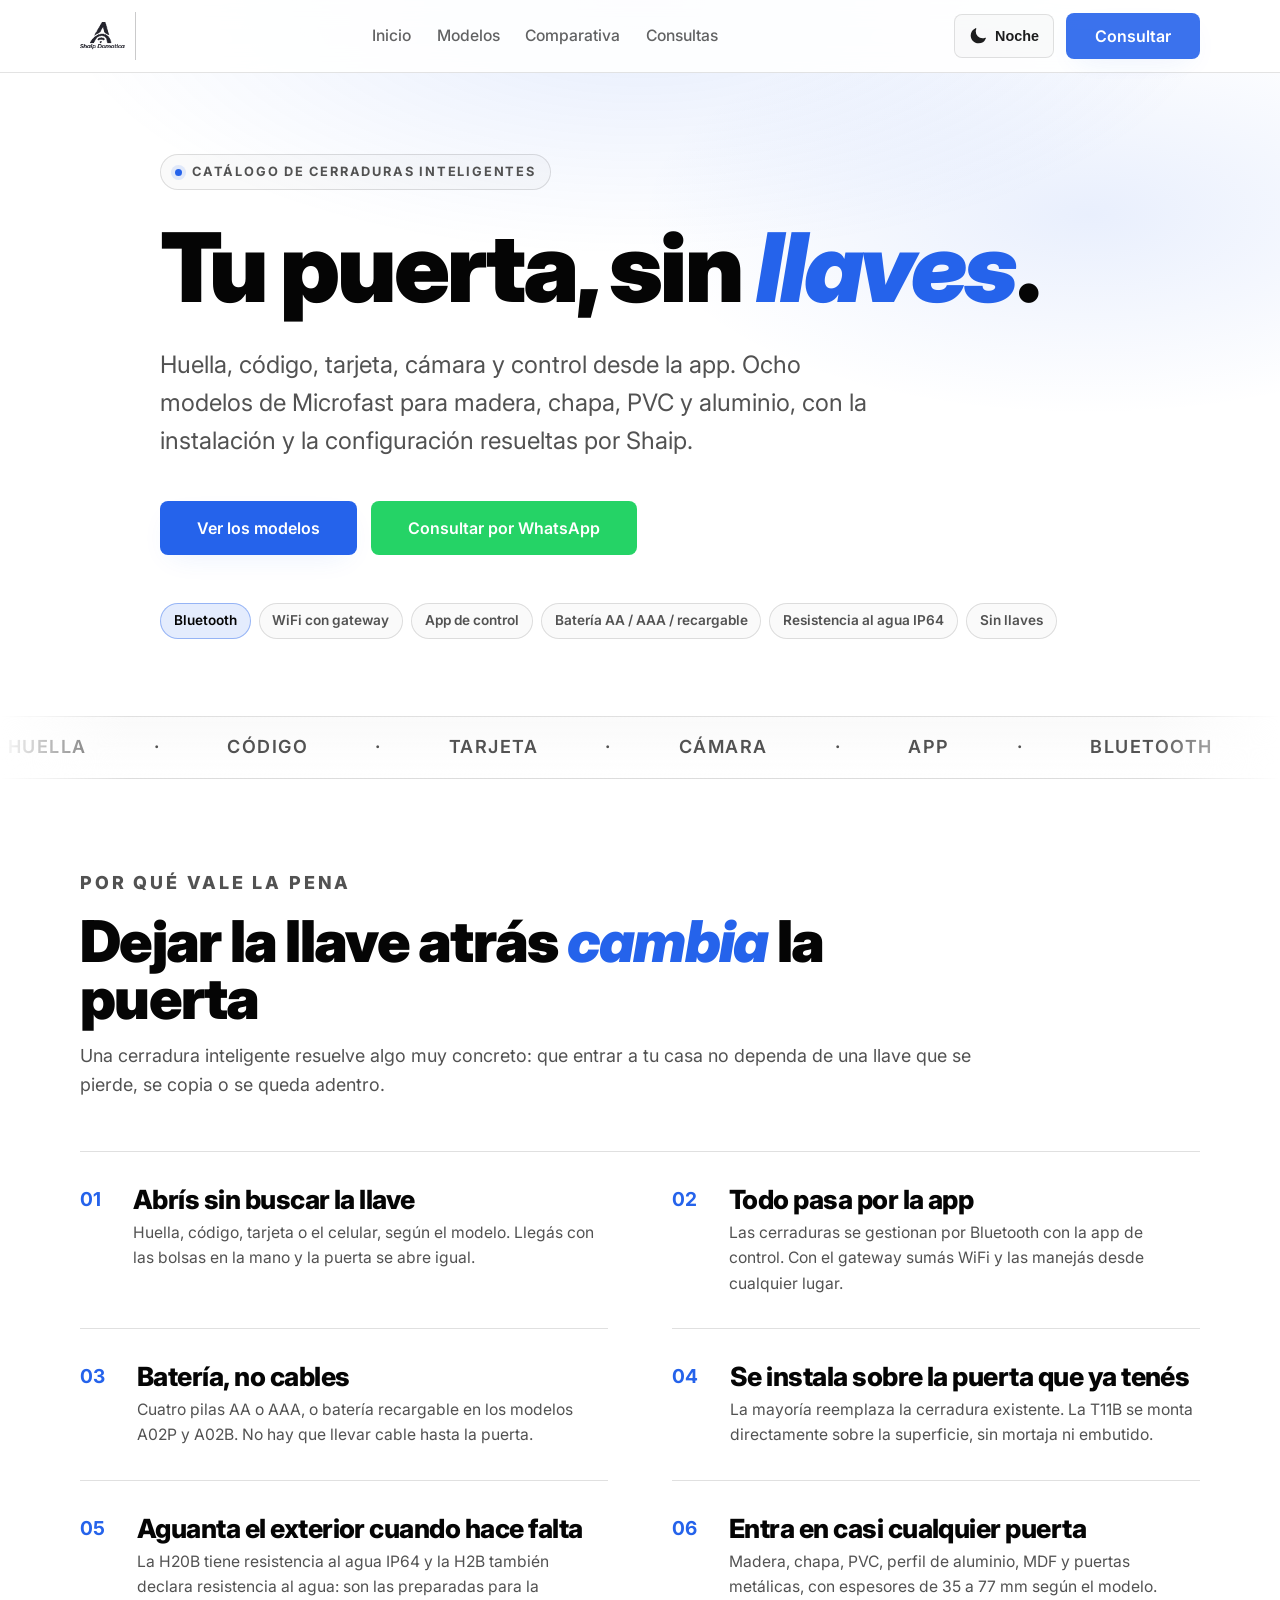
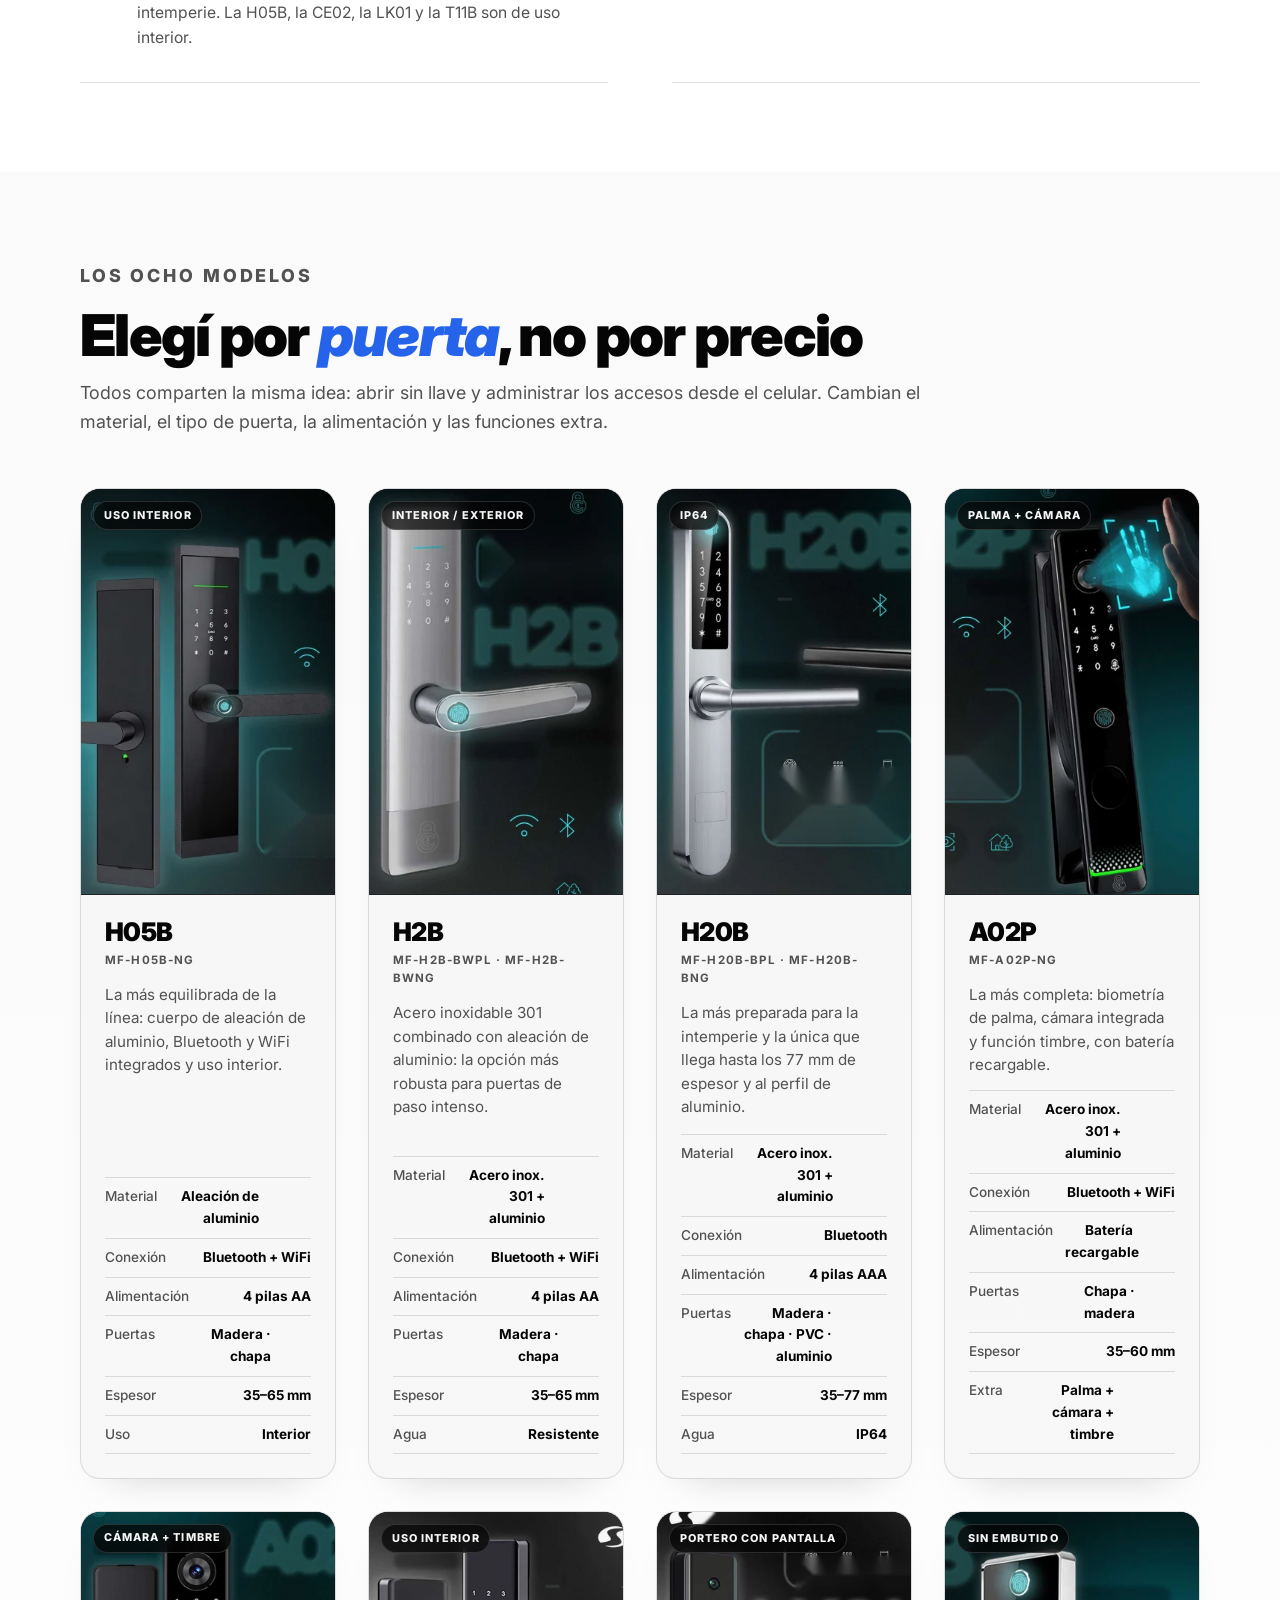
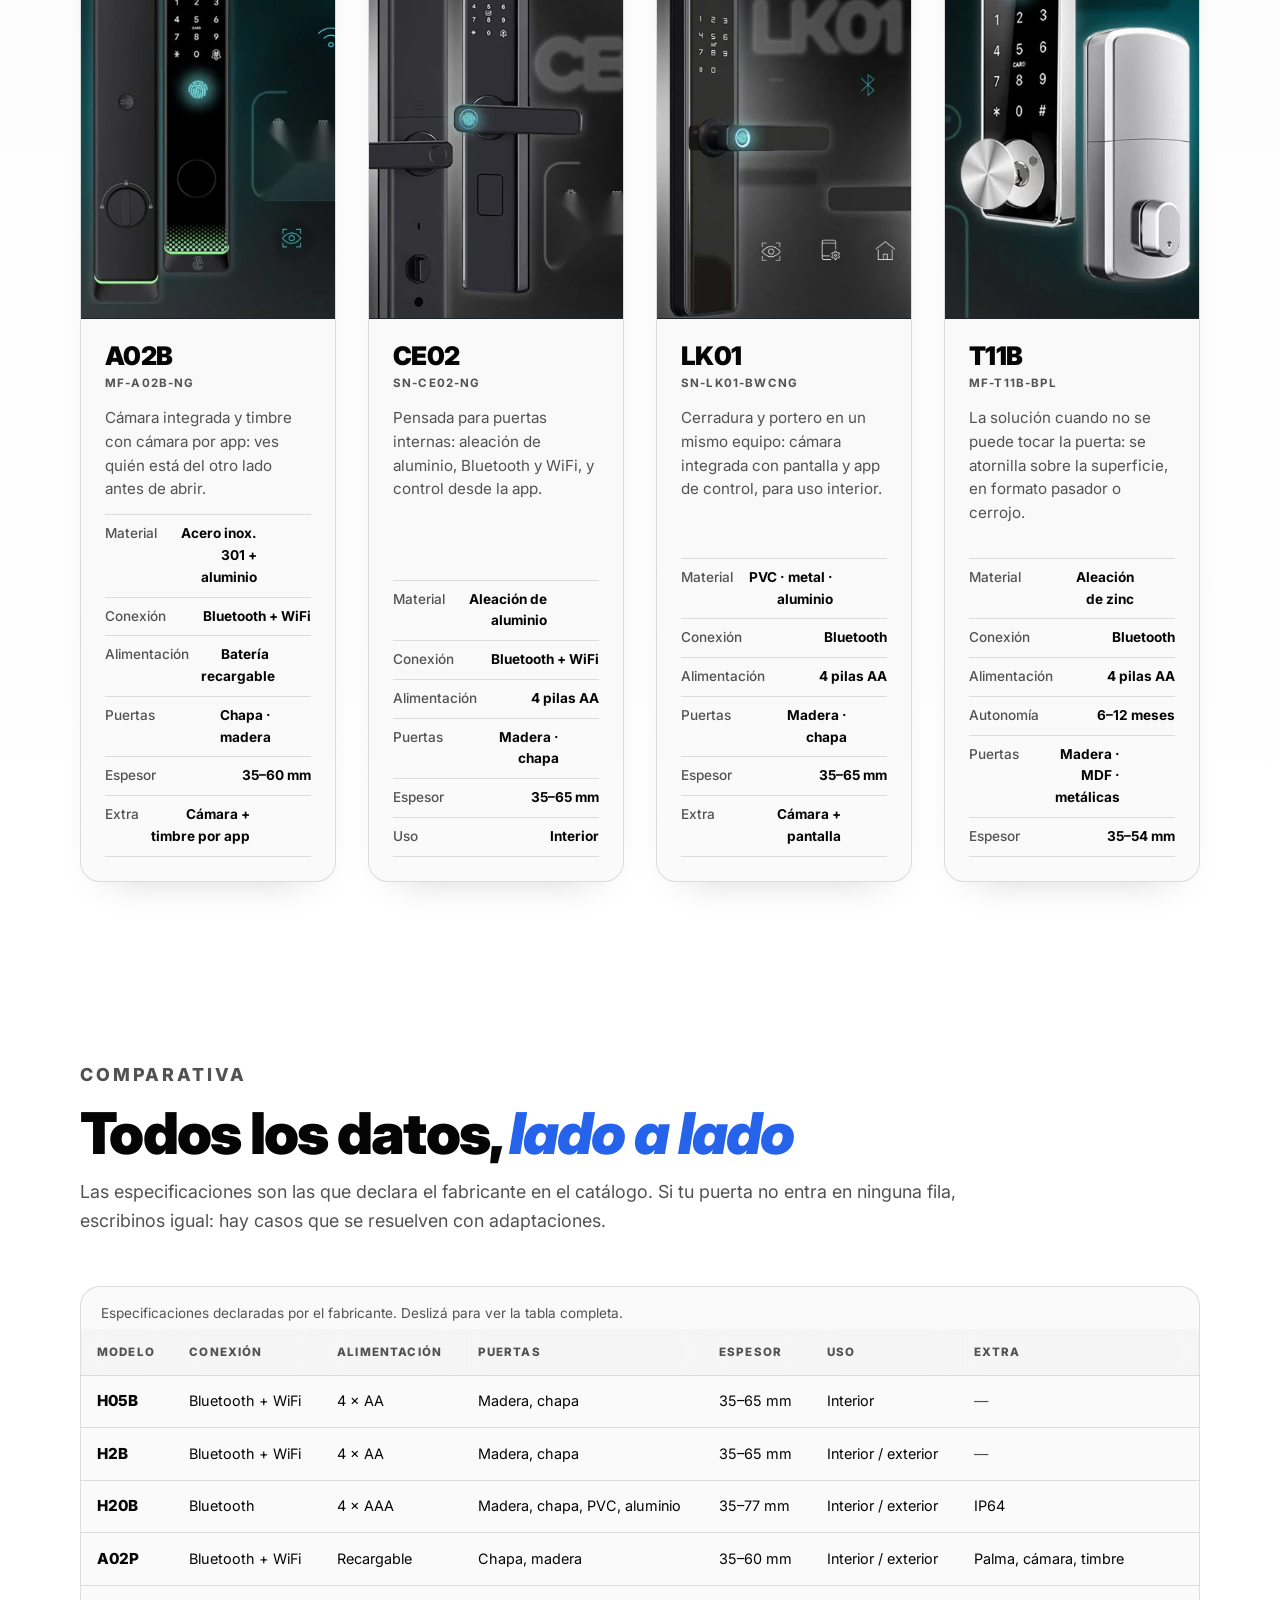
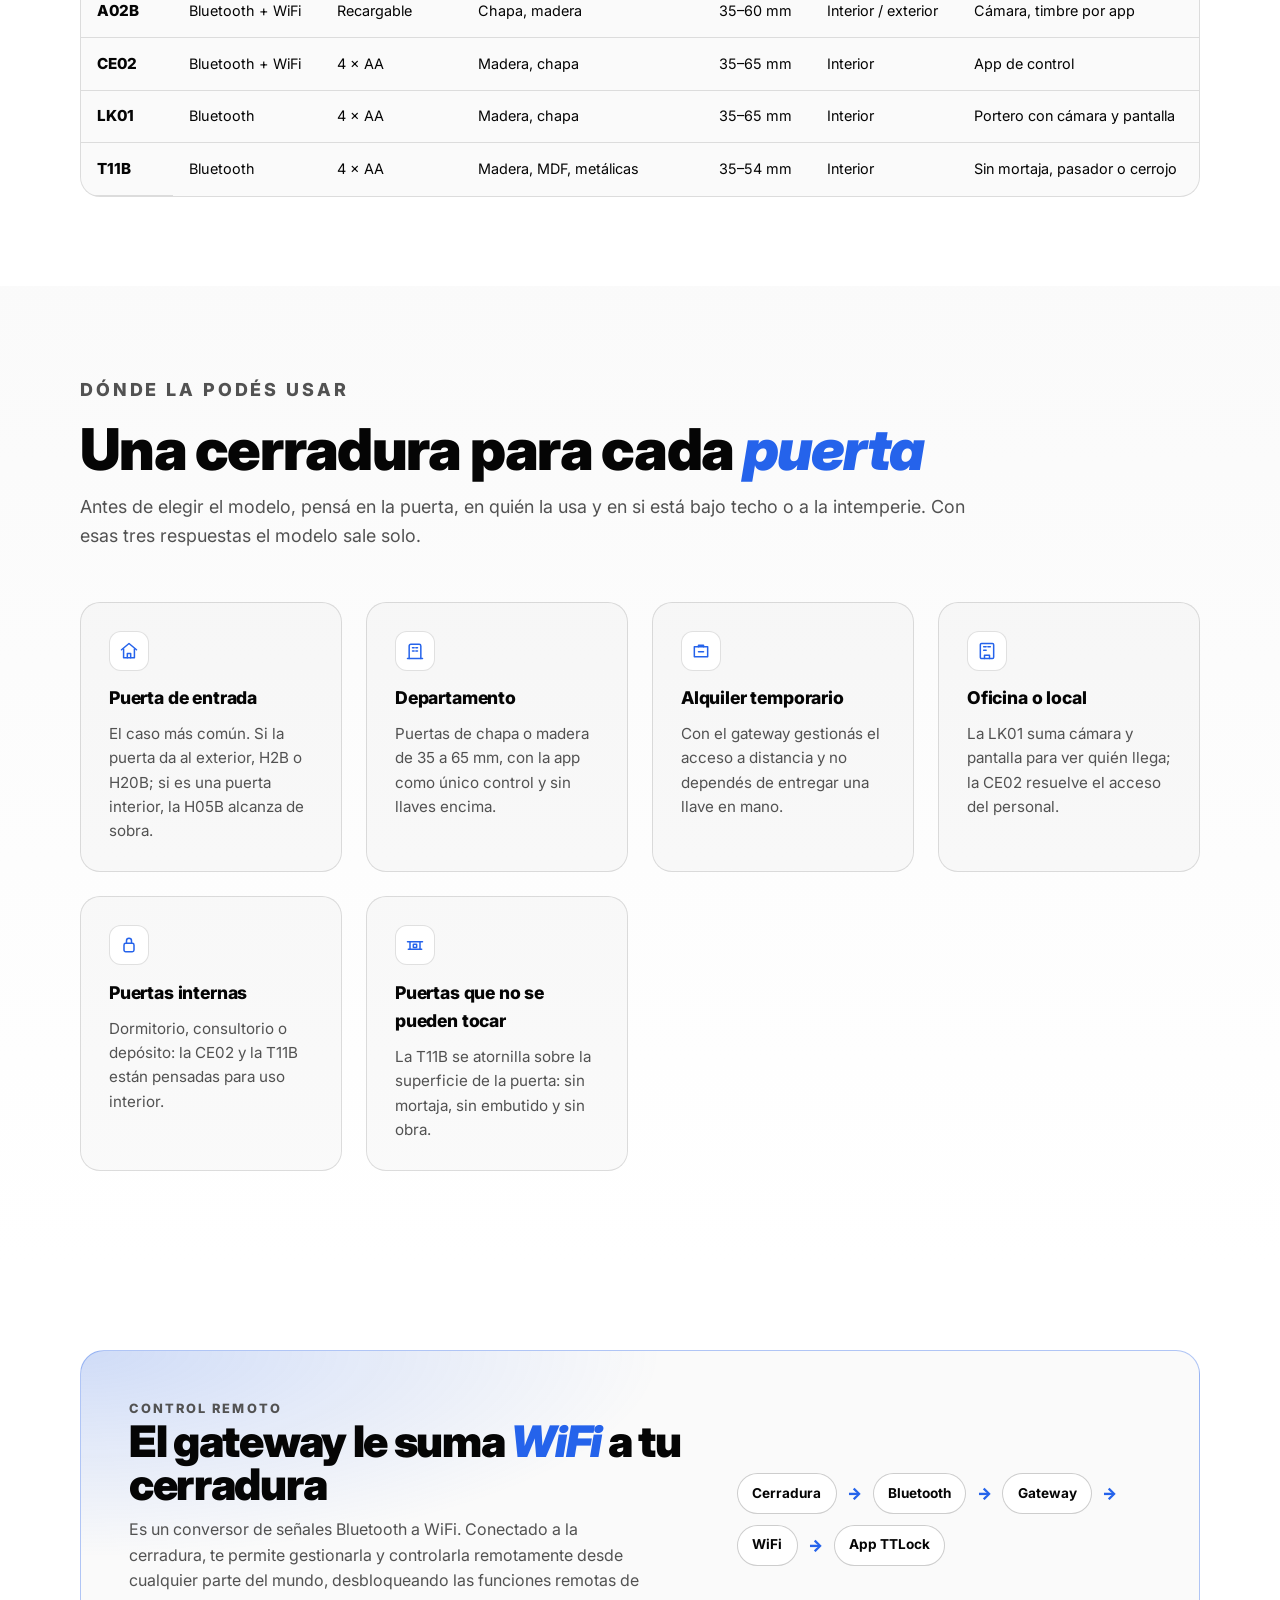
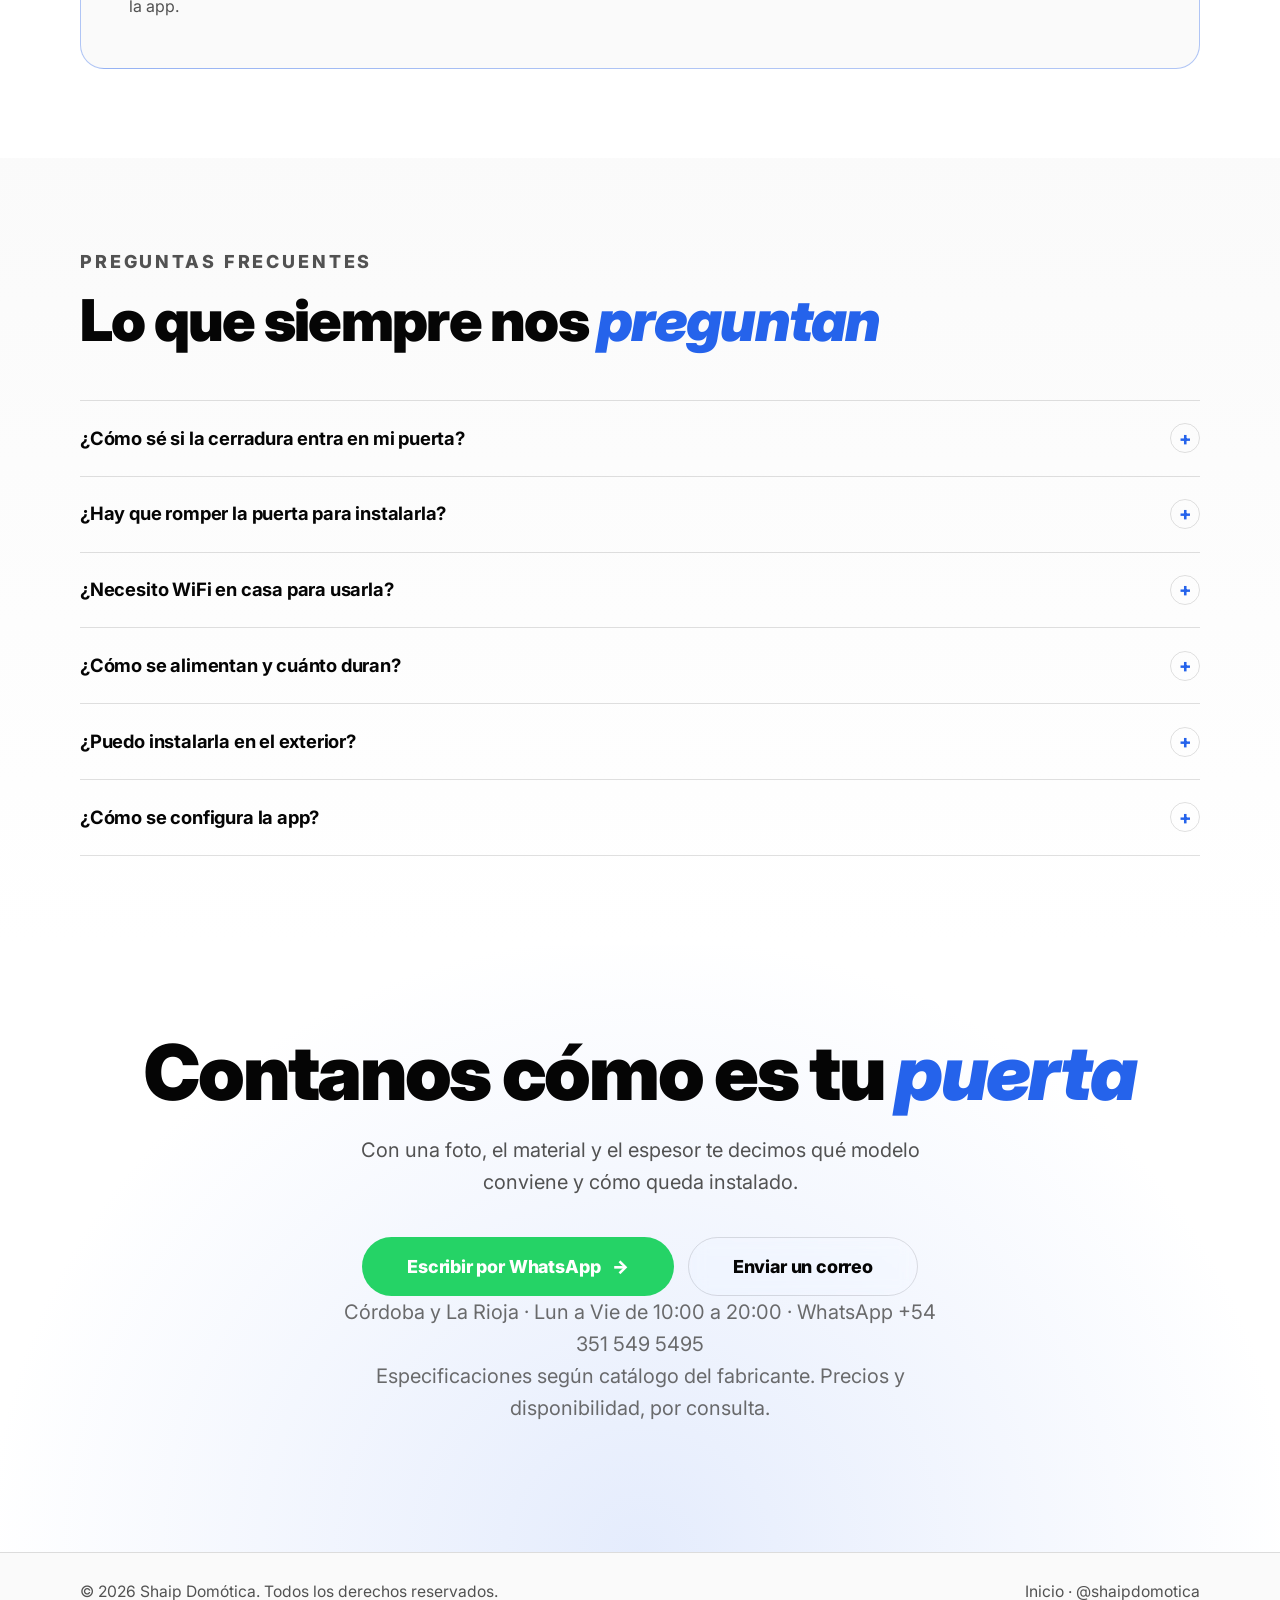
==== catalogo/index.html @ 871b0390 "Se agrega catalogo de Cerraduras Inteligentes" ====
<!DOCTYPE html>
<html lang="es" data-theme="dark">
<head>
  <meta charset="UTF-8">
  <meta name="viewport" content="width=device-width, initial-scale=1.0">
  <title>Catálogo de cerraduras inteligentes | Shaip Domótica</title>
  <meta name="description" content="Cerraduras inteligentes Microfast: huella, código, tarjeta, cámara y control por app. Modelos para madera, chapa, PVC y aluminio. Córdoba y La Rioja.">
  <meta name="keywords" content="cerraduras inteligentes, cerradura digital, huella digital, TTLock, Microfast, domótica, Córdoba, La Rioja">
  <link rel="canonical" href="https://shaipdomotica.com.ar/catalogo/">
  <meta name="robots" content="index, follow">
  <meta property="og:site_name" content="Shaip Domótica">
  <meta property="og:title" content="Catálogo de cerraduras inteligentes | Shaip Domótica">
  <meta property="og:description" content="Huella, código, tarjeta, cámara y control por app. Conocé las cerraduras inteligentes Microfast y cuál conviene para tu puerta.">
  <meta property="og:type" content="website">
  <meta property="og:locale" content="es_AR">
  <meta property="og:url" content="https://shaipdomotica.com.ar/catalogo/">
  <meta property="og:image" content="https://shaipdomotica.com.ar/og-image.png">
  <meta property="og:image:width" content="1200">
  <meta property="og:image:height" content="630">
  <meta property="og:image:alt" content="Catálogo de cerraduras inteligentes de Shaip Domótica">
  <meta name="twitter:card" content="summary_large_image">
  <meta name="twitter:title" content="Catálogo de cerraduras inteligentes | Shaip Domótica">
  <meta name="twitter:description" content="Huella, código, tarjeta, cámara y control por app. Conocé las cerraduras inteligentes Microfast.">
  <meta name="twitter:image" content="https://shaipdomotica.com.ar/og-image.png">
  <link rel="icon" type="image/png" href="[data-uri]">
  <link rel="preconnect" href="https://fonts.googleapis.com">
  <link rel="preconnect" href="https://fonts.gstatic.com" crossorigin>
  <link href="https://fonts.googleapis.com/css2?family=Inter:wght@400;500;600;700;800;900&display=swap" rel="stylesheet">
  <link rel="stylesheet" href="../styles.css">
  <link rel="stylesheet" href="catalogo.css">
  <script type="application/ld+json">
  {
    "@context": "https://schema.org",
    "@type": "BreadcrumbList",
    "itemListElement": [
      {"@type": "ListItem", "position": 1, "name": "Inicio", "item": "https://shaipdomotica.com.ar/"},
      {"@type": "ListItem", "position": 2, "name": "Catálogo de cerraduras inteligentes", "item": "https://shaipdomotica.com.ar/catalogo/"}
    ]
  }
  </script>
  <script type="application/ld+json">
  {
    "@context": "https://schema.org",
    "@type": "ItemList",
    "name": "Cerraduras inteligentes Microfast",
    "url": "https://shaipdomotica.com.ar/catalogo/",
    "itemListElement": [
      {"@type": "ListItem", "position": 1, "item": {"@type": "Product", "name": "Cerradura inteligente H05B", "sku": "MF-H05B-NG", "brand": {"@type": "Brand", "name": "Microfast"}, "material": "Aleación de aluminio", "description": "Cerradura inteligente de aleación de aluminio con Bluetooth y WiFi, para puertas de madera o chapa de 35 a 65 mm, de uso interior.", "url": "https://shaipdomotica.com.ar/catalogo/#h05b"}},
      {"@type": "ListItem", "position": 2, "item": {"@type": "Product", "name": "Cerradura inteligente H2B", "sku": "MF-H2B-BWPL / MF-H2B-BWNG", "brand": {"@type": "Brand", "name": "Microfast"}, "material": "Acero inoxidable 301 y aleación de aluminio", "description": "Cerradura inteligente de acero inoxidable 301 y aleación de aluminio con Bluetooth y WiFi, para puertas de madera o chapa de 35 a 65 mm.", "url": "https://shaipdomotica.com.ar/catalogo/#h2b"}},
      {"@type": "ListItem", "position": 3, "item": {"@type": "Product", "name": "Cerradura inteligente H20B", "sku": "MF-H20B-BPL / MF-H20B-BNG", "brand": {"@type": "Brand", "name": "Microfast"}, "material": "Acero inoxidable 301 y aleación de aluminio", "description": "Cerradura inteligente con Bluetooth y resistencia al agua IP64, para madera, chapa, PVC y perfil de aluminio de 35 a 77 mm.", "url": "https://shaipdomotica.com.ar/catalogo/#h20b"}},
      {"@type": "ListItem", "position": 4, "item": {"@type": "Product", "name": "Cerradura inteligente A02P", "sku": "MF-A02P-NG", "brand": {"@type": "Brand", "name": "Microfast"}, "material": "Acero inoxidable 301 y aleación de aluminio", "description": "Cerradura con biometría de palma, cámara integrada y función timbre, Bluetooth y WiFi, batería recargable.", "url": "https://shaipdomotica.com.ar/catalogo/#a02p"}},
      {"@type": "ListItem", "position": 5, "item": {"@type": "Product", "name": "Cerradura inteligente A02B", "sku": "MF-A02B-NG", "brand": {"@type": "Brand", "name": "Microfast"}, "material": "Acero inoxidable 301 y aleación de aluminio", "description": "Cerradura con cámara integrada y timbre con cámara por app, Bluetooth y WiFi, batería recargable.", "url": "https://shaipdomotica.com.ar/catalogo/#a02b"}},
      {"@type": "ListItem", "position": 6, "item": {"@type": "Product", "name": "Cerradura inteligente CE02", "sku": "SN-CE02-NG", "brand": {"@type": "Brand", "name": "Microfast"}, "material": "Aleación de aluminio", "description": "Cerradura inteligente de uso interior con Bluetooth y WiFi, app de control y cuatro pilas AA.", "url": "https://shaipdomotica.com.ar/catalogo/#ce02"}},
      {"@type": "ListItem", "position": 7, "item": {"@type": "Product", "name": "Portero inteligente LK01", "sku": "SN-LK01-BWCNG", "brand": {"@type": "Brand", "name": "Microfast"}, "material": "PVC, metal y aleación de aluminio", "description": "Portero con cámara integrada y pantalla, Bluetooth y app de control, para uso interior.", "url": "https://shaipdomotica.com.ar/catalogo/#lk01"}},
      {"@type": "ListItem", "position": 8, "item": {"@type": "Product", "name": "Cerradura inteligente T11B", "sku": "MF-T11B-BPL", "brand": {"@type": "Brand", "name": "Microfast"}, "material": "Aleación de zinc", "description": "Cerradura de aleación de zinc con instalación directa sobre la superficie, sin mortaja ni embutido, formatos pasador y cerrojo, 6 a 12 meses de autonomía.", "url": "https://shaipdomotica.com.ar/catalogo/#t11b"}}
    ]
  }
  </script>
  <script type="application/ld+json">
  {
    "@context": "https://schema.org",
    "@type": "FAQPage",
    "mainEntity": [
      {"@type": "Question", "name": "¿Cómo sé si la cerradura entra en mi puerta?", "acceptedAnswer": {"@type": "Answer", "text": "Depende del material y del espesor de la puerta. Los modelos del catálogo cubren espesores de 35 a 77 mm según el modelo, y hay opciones para madera, chapa, PVC, perfil de aluminio, MDF y puertas metálicas. Con una foto de la puerta y el espesor te confirmamos el modelo."}},
      {"@type": "Question", "name": "¿Hay que romper la puerta para instalarla?", "acceptedAnswer": {"@type": "Answer", "text": "No. La mayoría de los modelos reemplaza la cerradura que ya tenés sobre la mortaja existente. La T11B se instala directamente sobre la superficie de la puerta, sin mortaja ni embutido."}},
      {"@type": "Question", "name": "¿Necesito WiFi en casa para usarla?", "acceptedAnswer": {"@type": "Answer", "text": "No. Todas las cerraduras del catálogo funcionan por Bluetooth con la app. Para controlarlas a distancia se agrega un gateway, que convierte la señal Bluetooth en WiFi."}},
      {"@type": "Question", "name": "¿Cómo se alimentan?", "acceptedAnswer": {"@type": "Answer", "text": "La mayoría usa cuatro pilas AA o AAA, y los modelos A02P y A02B usan batería recargable. La T11B declara entre 6 y 12 meses de autonomía según el uso."}},
      {"@type": "Question", "name": "¿Puedo instalarla en el exterior?", "acceptedAnswer": {"@type": "Answer", "text": "Sí: para eso están la H2B y la H20B, que tiene resistencia al agua IP64. La H05B, la CE02, la LK01 y la T11B son de uso interior."}},
      {"@type": "Question", "name": "¿La app es gratuita y funciona en Android y iPhone?", "acceptedAnswer": {"@type": "Answer", "text": "Las cerraduras se gestionan con la app de control (TTLock). Consultanos por la configuración inicial, que hacemos junto con la instalación."}}
    ]
  }
  </script>
</head>
<body>
  <a href="#contenido" class="skip-link">Saltar al contenido</a>

  <header class="header">
    <div class="container header-inner">
      <a href="../" class="logo" aria-label="Shaip Domótica — inicio">
        <img src="[data-uri]" alt="Shaip Domótica" class="logo-dark">
        <img src="[data-uri]" alt="" aria-hidden="true" class="logo-light">
      </a>
      <button class="nav-toggle" id="nav-toggle" aria-label="Abrir menú" aria-expanded="false">
        <span class="hamburger"></span>
        <span class="hamburger"></span>
        <span class="hamburger"></span>
      </button>
      <nav class="nav" aria-label="Navegación principal">
        <a href="../">Inicio</a>
        <a href="#modelos">Modelos</a>
        <a href="#comparativa">Comparativa</a>
        <a href="#consultas">Consultas</a>
        <a href="https://wa.me/543515495495?text=Hola%20Shaip%20Dom%C3%B3tica%2C%20quiero%20asesoramiento%20sobre%20cerraduras%20inteligentes." target="_blank" rel="noopener noreferrer" class="btn btn-primary nav-cta-mobile">Consultar</a>
      </nav>
      <div class="header-actions">
        <button class="theme-toggle" id="theme-toggle" aria-label="Cambiar tema" aria-pressed="false">
          <svg class="theme-icon sun" width="18" height="18" viewBox="0 0 24 24" fill="currentColor" aria-hidden="true"><path d="M12 2.25a.75.75 0 01.75.75v2.25a.75.75 0 01-1.5 0V3a.75.75 0 01.75-.75zM7.5 12a4.5 4.5 0 119 0 4.5 4.5 0 01-9 0zM18.894 6.166a.75.75 0 00-1.06-1.06l-1.591 1.59a.75.75 0 101.06 1.061l1.591-1.59zM21.75 12a.75.75 0 01-.75.75h-2.25a.75.75 0 010-1.5H21a.75.75 0 01.75.75zM17.834 18.894a.75.75 0 001.06-1.06l-1.59-1.591a.75.75 0 10-1.061 1.06l1.59 1.591zM12 18a.75.75 0 01.75.75V21a.75.75 0 01-1.5 0v-2.25A.75.75 0 0112 18zM7.758 17.303a.75.75 0 00-1.061-1.06l-1.591 1.59a.75.75 0 001.06 1.061l1.591-1.59zM6 12a.75.75 0 01-.75.75H3a.75.75 0 010-1.5h2.25A.75.75 0 016 12zM6.697 7.757a.75.75 0 001.06-1.06l-1.59-1.591a.75.75 0 00-1.061 1.06l1.59 1.591z"/></svg><svg class="theme-icon moon" width="18" height="18" viewBox="0 0 24 24" fill="currentColor" aria-hidden="true"><path fill-rule="evenodd" d="M9.528 1.718a.75.75 0 01.162.819A8.97 8.97 0 009 6a9 9 0 009 9 8.97 8.97 0 003.463-.69.75.75 0 01.981.98 10.503 10.503 0 01-9.694 6.46c-5.799 0-10.5-4.701-10.5-10.5 0-4.368 2.667-8.112 6.46-9.694a.75.75 0 01.818.162z" clip-rule="evenodd"/></svg>
          <span class="theme-toggle-text">Día</span>
        </button>
        <a href="https://wa.me/543515495495?text=Hola%20Shaip%20Dom%C3%B3tica%2C%20quiero%20asesoramiento%20sobre%20cerraduras%20inteligentes." target="_blank" rel="noopener noreferrer" class="btn btn-primary nav-cta">Consultar</a>
      </div>
    </div>
  </header>

  <main id="contenido">

    <!-- HERO -->
    <section class="cat-hero">
      <div class="container cat-hero-inner">
        <p class="cat-eyebrow"><span class="dot" aria-hidden="true"></span>Catálogo de cerraduras inteligentes</p>
        <h1>Tu puerta, sin <em>llaves</em>.</h1>
        <p class="lead">Huella, código, tarjeta, cámara y control desde la app. Ocho modelos de Microfast para madera, chapa, PVC y aluminio, con la instalación y la configuración resueltas por Shaip.</p>
        <div class="cat-actions">
          <a href="#modelos" class="btn btn-primary btn-lg">Ver los modelos</a>
          <a href="https://wa.me/543515495495?text=Hola%20Shaip%20Dom%C3%B3tica%2C%20quiero%20asesoramiento%20sobre%20cerraduras%20inteligentes." target="_blank" rel="noopener noreferrer" class="btn btn-whatsapp btn-lg">Consultar por WhatsApp</a>
        </div>
        <ul class="cat-chips" aria-label="Características generales">
          <li class="cat-chip cat-chip--accent">Bluetooth</li>
          <li class="cat-chip">WiFi con gateway</li>
          <li class="cat-chip">App de control</li>
          <li class="cat-chip">Batería AA / AAA / recargable</li>
          <li class="cat-chip">Resistencia al agua IP64</li>
          <li class="cat-chip">Sin llaves</li>
        </ul>
      </div>
    </section>

    <div class="marquee" aria-hidden="true">
      <div class="marquee-track">
        <span>Huella</span><span>·</span><span>Código</span><span>·</span><span>Tarjeta</span><span>·</span><span>Cámara</span><span>·</span><span>App</span><span>·</span><span>Bluetooth</span><span>·</span><span>WiFi</span><span>·</span>
        <span>Huella</span><span>·</span><span>Código</span><span>·</span><span>Tarjeta</span><span>·</span><span>Cámara</span><span>·</span><span>App</span><span>·</span><span>Bluetooth</span><span>·</span><span>WiFi</span><span>·</span>
      </div>
    </div>

    <!-- VENTAJAS -->
    <section class="cat-section" id="ventajas">
      <div class="container">
        <div class="cat-head">
          <p class="cat-kicker">Por qué vale la pena</p>
          <h2>Dejar la llave atrás <em>cambia</em> la puerta</h2>
          <p>Una cerradura inteligente resuelve algo muy concreto: que entrar a tu casa no dependa de una llave que se pierde, se copia o se queda adentro.</p>
        </div>
        <div class="adv-list">
          <article class="adv-item">
            <span class="num">01</span>
            <div>
              <h3>Abrís sin buscar la llave</h3>
              <p>Huella, código, tarjeta o el celular, según el modelo. Llegás con las bolsas en la mano y la puerta se abre igual.</p>
            </div>
          </article>
          <article class="adv-item">
            <span class="num">02</span>
            <div>
              <h3>Todo pasa por la app</h3>
              <p>Las cerraduras se gestionan por Bluetooth con la app de control. Con el gateway sumás WiFi y las manejás desde cualquier lugar.</p>
            </div>
          </article>
          <article class="adv-item">
            <span class="num">03</span>
            <div>
              <h3>Batería, no cables</h3>
              <p>Cuatro pilas AA o AAA, o batería recargable en los modelos A02P y A02B. No hay que llevar cable hasta la puerta.</p>
            </div>
          </article>
          <article class="adv-item">
            <span class="num">04</span>
            <div>
              <h3>Se instala sobre la puerta que ya tenés</h3>
              <p>La mayoría reemplaza la cerradura existente. La T11B se monta directamente sobre la superficie, sin mortaja ni embutido.</p>
            </div>
          </article>
          <article class="adv-item">
            <span class="num">05</span>
            <div>
              <h3>Aguanta el exterior cuando hace falta</h3>
              <p>La H20B tiene resistencia al agua IP64 y la H2B también declara resistencia al agua: son las preparadas para la intemperie. La H05B, la CE02, la LK01 y la T11B son de uso interior.</p>
            </div>
          </article>
          <article class="adv-item">
            <span class="num">06</span>
            <div>
              <h3>Entra en casi cualquier puerta</h3>
              <p>Madera, chapa, PVC, perfil de aluminio, MDF y puertas metálicas, con espesores de 35 a 77 mm según el modelo.</p>
            </div>
          </article>
        </div>
      </div>
    </section>

    <!-- MODELOS -->
    <section class="cat-section cat-section--alt" id="modelos">
      <div class="container">
        <div class="cat-head">
          <p class="cat-kicker">Los ocho modelos</p>
          <h2>Elegí por <em>puerta</em>, no por precio</h2>
          <p>Todos comparten la misma idea: abrir sin llave y administrar los accesos desde el celular. Cambian el material, el tipo de puerta, la alimentación y las funciones extra.</p>
        </div>

        <div class="model-grid">

          <article class="model-card" id="h05b">
            <div class="model-media">
              <span class="model-tag">Uso interior</span>
              <img src="img/h05b.webp" alt="Cerradura inteligente H05B de Microfast en aleación de aluminio, vista vertical" width="340" height="544" loading="lazy" decoding="async">
            </div>
            <div class="model-body">
              <div>
                <h3 class="model-name">H05B</h3>
                <span class="model-sku">MF-H05B-NG</span>
              </div>
              <p class="model-desc">La más equilibrada de la línea: cuerpo de aleación de aluminio, Bluetooth y WiFi integrados y uso interior.</p>
              <dl class="spec-list">
                <div class="spec-row"><dt>Material</dt><dd class="wrap">Aleación de aluminio</dd></div>
                <div class="spec-row"><dt>Conexión</dt><dd>Bluetooth + WiFi</dd></div>
                <div class="spec-row"><dt>Alimentación</dt><dd>4 pilas AA</dd></div>
                <div class="spec-row"><dt>Puertas</dt><dd class="wrap">Madera · chapa</dd></div>
                <div class="spec-row"><dt>Espesor</dt><dd>35–65 mm</dd></div>
                <div class="spec-row"><dt>Uso</dt><dd>Interior</dd></div>
              </dl>
            </div>
          </article>

          <article class="model-card" id="h2b">
            <div class="model-media">
              <span class="model-tag">Interior / exterior</span>
              <img src="img/h2b.webp" alt="Cerradura inteligente H2B de Microfast en acero inoxidable y aluminio" width="340" height="544" loading="lazy" decoding="async">
            </div>
            <div class="model-body">
              <div>
                <h3 class="model-name">H2B</h3>
                <span class="model-sku">MF-H2B-BWPL · MF-H2B-BWNG</span>
              </div>
              <p class="model-desc">Acero inoxidable 301 combinado con aleación de aluminio: la opción más robusta para puertas de paso intenso.</p>
              <dl class="spec-list">
                <div class="spec-row"><dt>Material</dt><dd class="wrap">Acero inox. 301 + aluminio</dd></div>
                <div class="spec-row"><dt>Conexión</dt><dd>Bluetooth + WiFi</dd></div>
                <div class="spec-row"><dt>Alimentación</dt><dd>4 pilas AA</dd></div>
                <div class="spec-row"><dt>Puertas</dt><dd class="wrap">Madera · chapa</dd></div>
                <div class="spec-row"><dt>Espesor</dt><dd>35–65 mm</dd></div>
                <div class="spec-row"><dt>Agua</dt><dd>Resistente</dd></div>
              </dl>
            </div>
          </article>

          <article class="model-card" id="h20b">
            <div class="model-media">
              <span class="model-tag">IP64</span>
              <img src="img/h20b.webp" alt="Cerradura inteligente H20B de Microfast con resistencia al agua IP64" width="340" height="544" loading="lazy" decoding="async">
            </div>
            <div class="model-body">
              <div>
                <h3 class="model-name">H20B</h3>
                <span class="model-sku">MF-H20B-BPL · MF-H20B-BNG</span>
              </div>
              <p class="model-desc">La más preparada para la intemperie y la única que llega hasta los 77 mm de espesor y al perfil de aluminio.</p>
              <dl class="spec-list">
                <div class="spec-row"><dt>Material</dt><dd class="wrap">Acero inox. 301 + aluminio</dd></div>
                <div class="spec-row"><dt>Conexión</dt><dd>Bluetooth</dd></div>
                <div class="spec-row"><dt>Alimentación</dt><dd>4 pilas AAA</dd></div>
                <div class="spec-row"><dt>Puertas</dt><dd class="wrap">Madera · chapa · PVC · aluminio</dd></div>
                <div class="spec-row"><dt>Espesor</dt><dd>35–77 mm</dd></div>
                <div class="spec-row"><dt>Agua</dt><dd>IP64</dd></div>
              </dl>
            </div>
          </article>

          <article class="model-card" id="a02p">
            <div class="model-media">
              <span class="model-tag">Palma + cámara</span>
              <img src="img/a02p.webp" alt="Cerradura inteligente A02P de Microfast con biometría de palma y cámara integrada" width="340" height="544" loading="lazy" decoding="async">
            </div>
            <div class="model-body">
              <div>
                <h3 class="model-name">A02P</h3>
                <span class="model-sku">MF-A02P-NG</span>
              </div>
              <p class="model-desc">La más completa: biometría de palma, cámara integrada y función timbre, con batería recargable.</p>
              <dl class="spec-list">
                <div class="spec-row"><dt>Material</dt><dd class="wrap">Acero inox. 301 + aluminio</dd></div>
                <div class="spec-row"><dt>Conexión</dt><dd>Bluetooth + WiFi</dd></div>
                <div class="spec-row"><dt>Alimentación</dt><dd class="wrap">Batería recargable</dd></div>
                <div class="spec-row"><dt>Puertas</dt><dd class="wrap">Chapa · madera</dd></div>
                <div class="spec-row"><dt>Espesor</dt><dd>35–60 mm</dd></div>
                <div class="spec-row"><dt>Extra</dt><dd class="wrap">Palma + cámara + timbre</dd></div>
              </dl>
            </div>
          </article>

          <article class="model-card" id="a02b">
            <div class="model-media">
              <span class="model-tag">Cámara + timbre</span>
              <img src="img/a02b.webp" alt="Cerradura inteligente A02B de Microfast con cámara integrada y función timbre por app" width="340" height="544" loading="lazy" decoding="async">
            </div>
            <div class="model-body">
              <div>
                <h3 class="model-name">A02B</h3>
                <span class="model-sku">MF-A02B-NG</span>
              </div>
              <p class="model-desc">Cámara integrada y timbre con cámara por app: ves quién está del otro lado antes de abrir.</p>
              <dl class="spec-list">
                <div class="spec-row"><dt>Material</dt><dd class="wrap">Acero inox. 301 + aluminio</dd></div>
                <div class="spec-row"><dt>Conexión</dt><dd>Bluetooth + WiFi</dd></div>
                <div class="spec-row"><dt>Alimentación</dt><dd class="wrap">Batería recargable</dd></div>
                <div class="spec-row"><dt>Puertas</dt><dd class="wrap">Chapa · madera</dd></div>
                <div class="spec-row"><dt>Espesor</dt><dd>35–60 mm</dd></div>
                <div class="spec-row"><dt>Extra</dt><dd class="wrap">Cámara + timbre por app</dd></div>
              </dl>
            </div>
          </article>

          <article class="model-card" id="ce02">
            <div class="model-media">
              <span class="model-tag">Uso interior</span>
              <img src="img/ce02.webp" alt="Cerradura inteligente CE02 de Microfast en aleación de aluminio para uso interior" width="340" height="544" loading="lazy" decoding="async">
            </div>
            <div class="model-body">
              <div>
                <h3 class="model-name">CE02</h3>
                <span class="model-sku">SN-CE02-NG</span>
              </div>
              <p class="model-desc">Pensada para puertas internas: aleación de aluminio, Bluetooth y WiFi, y control desde la app.</p>
              <dl class="spec-list">
                <div class="spec-row"><dt>Material</dt><dd class="wrap">Aleación de aluminio</dd></div>
                <div class="spec-row"><dt>Conexión</dt><dd>Bluetooth + WiFi</dd></div>
                <div class="spec-row"><dt>Alimentación</dt><dd>4 pilas AA</dd></div>
                <div class="spec-row"><dt>Puertas</dt><dd class="wrap">Madera · chapa</dd></div>
                <div class="spec-row"><dt>Espesor</dt><dd>35–65 mm</dd></div>
                <div class="spec-row"><dt>Uso</dt><dd>Interior</dd></div>
              </dl>
            </div>
          </article>

          <article class="model-card" id="lk01">
            <div class="model-media">
              <span class="model-tag">Portero con pantalla</span>
              <img src="img/lk01.webp" alt="Portero inteligente LK01 de Microfast con cámara integrada y pantalla" width="340" height="544" loading="lazy" decoding="async">
            </div>
            <div class="model-body">
              <div>
                <h3 class="model-name">LK01</h3>
                <span class="model-sku">SN-LK01-BWCNG</span>
              </div>
              <p class="model-desc">Cerradura y portero en un mismo equipo: cámara integrada con pantalla y app de control, para uso interior.</p>
              <dl class="spec-list">
                <div class="spec-row"><dt>Material</dt><dd class="wrap">PVC · metal · aluminio</dd></div>
                <div class="spec-row"><dt>Conexión</dt><dd>Bluetooth</dd></div>
                <div class="spec-row"><dt>Alimentación</dt><dd>4 pilas AA</dd></div>
                <div class="spec-row"><dt>Puertas</dt><dd class="wrap">Madera · chapa</dd></div>
                <div class="spec-row"><dt>Espesor</dt><dd>35–65 mm</dd></div>
                <div class="spec-row"><dt>Extra</dt><dd class="wrap">Cámara + pantalla</dd></div>
              </dl>
            </div>
          </article>

          <article class="model-card" id="t11b">
            <div class="model-media">
              <span class="model-tag">Sin embutido</span>
              <img src="img/t11b.webp" alt="Cerradura inteligente T11B de Microfast en aleación de zinc, instalación sobre superficie" width="340" height="544" loading="lazy" decoding="async">
            </div>
            <div class="model-body">
              <div>
                <h3 class="model-name">T11B</h3>
                <span class="model-sku">MF-T11B-BPL</span>
              </div>
              <p class="model-desc">La solución cuando no se puede tocar la puerta: se atornilla sobre la superficie, en formato pasador o cerrojo.</p>
              <dl class="spec-list">
                <div class="spec-row"><dt>Material</dt><dd class="wrap">Aleación de zinc</dd></div>
                <div class="spec-row"><dt>Conexión</dt><dd>Bluetooth</dd></div>
                <div class="spec-row"><dt>Alimentación</dt><dd>4 pilas AA</dd></div>
                <div class="spec-row"><dt>Autonomía</dt><dd>6–12 meses</dd></div>
                <div class="spec-row"><dt>Puertas</dt><dd class="wrap">Madera · MDF · metálicas</dd></div>
                <div class="spec-row"><dt>Espesor</dt><dd>35–54 mm</dd></div>
              </dl>
            </div>
          </article>

        </div>
      </div>
    </section>

    <!-- COMPARATIVA -->
    <section class="cat-section" id="comparativa">
      <div class="container">
        <div class="cat-head">
          <p class="cat-kicker">Comparativa</p>
          <h2>Todos los datos, <em>lado a lado</em></h2>
          <p>Las especificaciones son las que declara el fabricante en el catálogo. Si tu puerta no entra en ninguna fila, escribinos igual: hay casos que se resuelven con adaptaciones.</p>
        </div>
        <div class="table-wrap">
          <table class="cat-table">
            <caption>Especificaciones declaradas por el fabricante. Deslizá para ver la tabla completa.</caption>
            <thead>
              <tr>
                <th scope="col">Modelo</th>
                <th scope="col">Conexión</th>
                <th scope="col">Alimentación</th>
                <th scope="col">Puertas</th>
                <th scope="col">Espesor</th>
                <th scope="col">Uso</th>
                <th scope="col">Extra</th>
              </tr>
            </thead>
            <tbody>
              <tr>
                <th scope="row">H05B</th>
                <td>Bluetooth + WiFi</td>
                <td>4 × AA</td>
                <td>Madera, chapa</td>
                <td>35–65 mm</td>
                <td>Interior</td>
                <td><span class="no">—</span></td>
              </tr>
              <tr>
                <th scope="row">H2B</th>
                <td>Bluetooth + WiFi</td>
                <td>4 × AA</td>
                <td>Madera, chapa</td>
                <td>35–65 mm</td>
                <td>Interior / exterior</td>
                <td><span class="no">—</span></td>
              </tr>
              <tr>
                <th scope="row">H20B</th>
                <td>Bluetooth</td>
                <td>4 × AAA</td>
                <td>Madera, chapa, PVC, aluminio</td>
                <td>35–77 mm</td>
                <td>Interior / exterior</td>
                <td>IP64</td>
              </tr>
              <tr>
                <th scope="row">A02P</th>
                <td>Bluetooth + WiFi</td>
                <td>Recargable</td>
                <td>Chapa, madera</td>
                <td>35–60 mm</td>
                <td>Interior / exterior</td>
                <td>Palma, cámara, timbre</td>
              </tr>
              <tr>
                <th scope="row">A02B</th>
                <td>Bluetooth + WiFi</td>
                <td>Recargable</td>
                <td>Chapa, madera</td>
                <td>35–60 mm</td>
                <td>Interior / exterior</td>
                <td>Cámara, timbre por app</td>
              </tr>
              <tr>
                <th scope="row">CE02</th>
                <td>Bluetooth + WiFi</td>
                <td>4 × AA</td>
                <td>Madera, chapa</td>
                <td>35–65 mm</td>
                <td>Interior</td>
                <td>App de control</td>
              </tr>
              <tr>
                <th scope="row">LK01</th>
                <td>Bluetooth</td>
                <td>4 × AA</td>
                <td>Madera, chapa</td>
                <td>35–65 mm</td>
                <td>Interior</td>
                <td>Portero con cámara y pantalla</td>
              </tr>
              <tr>
                <th scope="row">T11B</th>
                <td>Bluetooth</td>
                <td>4 × AA</td>
                <td>Madera, MDF, metálicas</td>
                <td>35–54 mm</td>
                <td>Interior</td>
                <td>Sin mortaja, pasador o cerrojo</td>
              </tr>
            </tbody>
          </table>
        </div>
      </div>
    </section>

    <!-- USOS -->
    <section class="cat-section cat-section--alt" id="usos">
      <div class="container">
        <div class="cat-head">
          <p class="cat-kicker">Dónde la podés usar</p>
          <h2>Una cerradura para cada <em>puerta</em></h2>
          <p>Antes de elegir el modelo, pensá en la puerta, en quién la usa y en si está bajo techo o a la intemperie. Con esas tres respuestas el modelo sale solo.</p>
        </div>
        <div class="uses-grid">
          <article class="use-card">
            <span class="use-icon" aria-hidden="true">
              <svg width="20" height="20" viewBox="0 0 24 24" fill="none" stroke="currentColor" stroke-width="1.8" stroke-linecap="round" stroke-linejoin="round"><path d="M3 10.5 12 3l9 7.5"/><path d="M5.5 9.5V20h13V9.5"/><path d="M10 20v-5h4v5"/></svg>
            </span>
            <h3>Puerta de entrada</h3>
            <p>El caso más común. Si la puerta da al exterior, H2B o H20B; si es una puerta interior, la H05B alcanza de sobra.</p>
          </article>
          <article class="use-card">
            <span class="use-icon" aria-hidden="true">
              <svg width="20" height="20" viewBox="0 0 24 24" fill="none" stroke="currentColor" stroke-width="1.8" stroke-linecap="round" stroke-linejoin="round"><path d="M5 21V6a2 2 0 0 1 2-2h10a2 2 0 0 1 2 2v15"/><path d="M3 21h18"/><path d="M9 8h2M13 8h2M9 12h2M13 12h2"/></svg>
            </span>
            <h3>Departamento</h3>
            <p>Puertas de chapa o madera de 35 a 65 mm, con la app como único control y sin llaves encima.</p>
          </article>
          <article class="use-card">
            <span class="use-icon" aria-hidden="true">
              <svg width="20" height="20" viewBox="0 0 24 24" fill="none" stroke="currentColor" stroke-width="1.8" stroke-linecap="round" stroke-linejoin="round"><path d="M4 7h16v12H4z"/><path d="M9 7V5h6v2"/><path d="M9 13h6"/></svg>
            </span>
            <h3>Alquiler temporario</h3>
            <p>Con el gateway gestionás el acceso a distancia y no dependés de entregar una llave en mano.</p>
          </article>
          <article class="use-card">
            <span class="use-icon" aria-hidden="true">
              <svg width="20" height="20" viewBox="0 0 24 24" fill="none" stroke="currentColor" stroke-width="1.8" stroke-linecap="round" stroke-linejoin="round"><rect x="4" y="3" width="16" height="18" rx="1.5"/><path d="M9 21v-4h6v4"/><path d="M8 7h3M13 7h3M8 11h3"/></svg>
            </span>
            <h3>Oficina o local</h3>
            <p>La LK01 suma cámara y pantalla para ver quién llega; la CE02 resuelve el acceso del personal.</p>
          </article>
          <article class="use-card">
            <span class="use-icon" aria-hidden="true">
              <svg width="20" height="20" viewBox="0 0 24 24" fill="none" stroke="currentColor" stroke-width="1.8" stroke-linecap="round" stroke-linejoin="round"><rect x="6" y="10" width="12" height="10" rx="2"/><path d="M9 10V7a3 3 0 0 1 6 0v3"/></svg>
            </span>
            <h3>Puertas internas</h3>
            <p>Dormitorio, consultorio o depósito: la CE02 y la T11B están pensadas para uso interior.</p>
          </article>
          <article class="use-card">
            <span class="use-icon" aria-hidden="true">
              <svg width="20" height="20" viewBox="0 0 24 24" fill="none" stroke="currentColor" stroke-width="1.8" stroke-linecap="round" stroke-linejoin="round"><path d="M3 8h18"/><path d="M6 8v9M18 8v9"/><path d="M4 17h16"/><rect x="10" y="11" width="4" height="4" rx="0.5"/></svg>
            </span>
            <h3>Puertas que no se pueden tocar</h3>
            <p>La T11B se atornilla sobre la superficie de la puerta: sin mortaja, sin embutido y sin obra.</p>
          </article>
        </div>
      </div>
    </section>

    <!-- GATEWAY -->
    <section class="cat-section" id="gateway">
      <div class="container">
        <div class="gateway">
          <div>
            <p class="cat-kicker">Control remoto</p>
            <h2>El gateway le suma <em>WiFi</em> a tu cerradura</h2>
            <p>Es un conversor de señales Bluetooth a WiFi. Conectado a la cerradura, te permite gestionarla y controlarla remotamente desde cualquier parte del mundo, desbloqueando las funciones remotas de la app.</p>
          </div>
          <div class="gateway-flow" aria-label="Esquema de conexión">
            <span class="flow-node">Cerradura</span>
            <span class="flow-arrow" aria-hidden="true">→</span>
            <span class="flow-node">Bluetooth</span>
            <span class="flow-arrow" aria-hidden="true">→</span>
            <span class="flow-node">Gateway</span>
            <span class="flow-arrow" aria-hidden="true">→</span>
            <span class="flow-node">WiFi</span>
            <span class="flow-arrow" aria-hidden="true">→</span>
            <span class="flow-node cat-chip--accent">App TTLock</span>
          </div>
        </div>
      </div>
    </section>

    <!-- FAQ -->
    <section class="cat-section cat-section--alt" id="consultas">
      <div class="container">
        <div class="cat-head">
          <p class="cat-kicker">Preguntas frecuentes</p>
          <h2>Lo que siempre nos <em>preguntan</em></h2>
        </div>
        <div class="faq-list">
          <details>
            <summary>¿Cómo sé si la cerradura entra en mi puerta?</summary>
            <p>Depende del material y del espesor. Los modelos del catálogo cubren de 35 a 77 mm según el modelo, y hay opciones para madera, chapa, PVC, perfil de aluminio, MDF y puertas metálicas. Mandanos una foto de la puerta y el espesor y te decimos qué modelo corresponde.</p>
          </details>
          <details>
            <summary>¿Hay que romper la puerta para instalarla?</summary>
            <p>No. La mayoría de los modelos reemplaza la cerradura que ya tenés sobre la mortaja existente. La T11B se instala directamente sobre la superficie de la puerta, sin mortaja ni embutido.</p>
          </details>
          <details>
            <summary>¿Necesito WiFi en casa para usarla?</summary>
            <p>No. Las cerraduras se manejan por Bluetooth con la app desde el celular. El WiFi solo hace falta si querés controlarlas a distancia, y para eso se agrega el gateway.</p>
          </details>
          <details>
            <summary>¿Cómo se alimentan y cuánto duran?</summary>
            <p>La mayoría usa cuatro pilas AA o AAA; la A02P y la A02B usan batería recargable. La T11B declara entre 6 y 12 meses de autonomía. La duración real depende de cuánto se use la puerta por día.</p>
          </details>
          <details>
            <summary>¿Puedo instalarla en el exterior?</summary>
            <p>Sí: para eso están la H2B y la H20B, que tiene resistencia al agua IP64. La H05B, la CE02, la LK01 y la T11B son de uso interior.</p>
          </details>
          <details>
            <summary>¿Cómo se configura la app?</summary>
            <p>Las cerraduras se gestionan con la app de control (TTLock). La configuración inicial la hacemos junto con la instalación, así que no tenés que pelear con los ajustes.</p>
          </details>
        </div>
      </div>
    </section>

    <!-- CTA -->
    <section class="cat-cta">
      <div class="container">
        <h2>Contanos cómo es tu <em>puerta</em></h2>
        <p>Con una foto, el material y el espesor te decimos qué modelo conviene y cómo queda instalado.</p>
        <div class="cat-cta-actions">
          <a href="https://wa.me/543515495495?text=Hola%20Shaip%20Dom%C3%B3tica%2C%20quiero%20asesoramiento%20sobre%20cerraduras%20inteligentes." target="_blank" rel="noopener noreferrer" class="btn btn-whatsapp btn-xl">Escribir por WhatsApp <span class="arrow" aria-hidden="true">→</span></a>
          <a href="mailto:shaipdomotica@gmail.com?subject=Consulta%20cerraduras%20inteligentes" class="btn btn-ghost btn-xl">Enviar un correo</a>
        </div>
        <p class="cat-note">Córdoba y La Rioja · Lun a Vie de 10:00 a 20:00 · WhatsApp +54 351 549 5495<br>Especificaciones según catálogo del fabricante. Precios y disponibilidad, por consulta.</p>
      </div>
    </section>

  </main>

  <footer class="footer">
    <div class="container footer-inner">
      <p>© <span id="year"></span> Shaip Domótica. Todos los derechos reservados.</p>
      <div class="footer-links">
        <a href="../">Inicio</a> ·
        <a href="https://www.instagram.com/shaipdomotica" target="_blank" rel="noopener noreferrer" aria-label="Instagram">@shaipdomotica</a>
      </div>
    </div>
  </footer>

  <script src="../script.js"></script>
</body>
</html>
---- styles.css ----
:root[data-theme="dark"] {
  --bg-primary: #050505;
  --bg-secondary: #0b0b0b;
  --text-primary: #f5f5f5;
  --text-secondary: #a8a8a8;
  --accent: #2563EB;
  --accent-soft: rgba(37, 99, 235, 0.16);
  --border: rgba(255, 255, 255, 0.11);
  --border-strong: rgba(255, 255, 255, 0.18);
  --surface: rgba(255, 255, 255, 0.05);
  --surface-hover: rgba(255, 255, 255, 0.08);
  --shadow-card: 0 20px 40px -28px rgba(0, 0, 0, 0.9);
  --radius: 0.5rem;
  --logo-dark: block;
  --logo-light: none;
}

:root[data-theme="light"] {
  --bg-primary: #ffffff;
  --bg-secondary: #fafafa;
  --text-primary: #050505;
  --text-secondary: #525252;
  --accent: #2563EB;
  --accent-soft: rgba(37, 99, 235, 0.12);
  --border: rgba(5, 5, 5, 0.12);
  --border-strong: rgba(5, 5, 5, 0.2);
  --surface: rgba(5, 5, 5, 0.02);
  --surface-hover: rgba(5, 5, 5, 0.05);
  --shadow-card: 0 20px 40px -30px rgba(5, 5, 5, 0.25);
  --radius: 0.5rem;
  --logo-dark: none;
  --logo-light: block;
}

* { box-sizing: border-box; margin: 0; padding: 0; }
html { scroll-behavior: smooth; scroll-padding-top: 5rem; }

body {
  font-family: Inter, system-ui, -apple-system, BlinkMacSystemFont, 'Segoe UI', Roboto, Oxygen, Ubuntu, Cantarell, 'Open Sans', 'Helvetica Neue', sans-serif;
  background: var(--bg-primary);
  color: var(--text-primary);
  line-height: 1.6;
  overflow-x: hidden;
  transition: background 0.3s ease, color 0.3s ease;
  -webkit-font-smoothing: antialiased;
  -moz-osx-font-smoothing: grayscale;
}

.container { width: min(90vw, 80rem); margin: 0 auto; padding: 0 1rem; }
a { color: inherit; text-decoration: none; }
img { max-width: 100%; height: auto; display: block; }

.btn { display: inline-flex; align-items: center; justify-content: center; padding: 0.875rem 1.75rem; border-radius: var(--radius); font-weight: 600; font-size: 1rem; line-height: 1; transition: all 0.2s ease; border: 1px solid transparent; cursor: pointer; min-height: 44px; white-space: nowrap; }
.btn-lg { padding: 1.125rem 2.25rem; font-size: clamp(1rem, 1.1vw, 1.125rem); }
.btn-block { width: 100%; }
.btn-primary { background: var(--accent); color: #ffffff; box-shadow: 0 10px 30px -12px var(--accent-soft); }
.btn-primary:hover { filter: brightness(1.08); transform: translateY(-1px); }
.btn-primary:focus-visible, .btn-ghost:focus-visible, .btn-whatsapp:focus-visible, .theme-toggle:focus-visible { outline: 2px solid var(--accent); outline-offset: 2px; }
.btn-ghost { background: transparent; border-color: var(--border); backdrop-filter: blur(8px) saturate(120%); }
.btn-ghost:hover { background: var(--surface); }
.btn-whatsapp { background: #25d366; color: #fff; }
.btn-whatsapp:hover { filter: brightness(1.05); transform: translateY(-1px); }

.skip-link { position: absolute; top: -100%; left: 0; background: var(--accent); color: #ffffff; padding: 0.75rem 1rem; z-index: 9999; }
.skip-link:focus { top: 0; }

.header { position: fixed; top: 0; left: 0; right: 0; z-index: 1000; background: var(--bg-primary); opacity: 0.9; backdrop-filter: blur(12px) saturate(140%); border-bottom: 1px solid var(--border); transition: background 0.3s ease, border-color 0.3s ease; }
.header-inner { display: flex; align-items: center; justify-content: space-between; padding: 0.75rem 1rem; gap: 1rem; }
.logo { display: flex; align-items: center; }
.logo img { height: clamp(3rem, 3.5vw, 4rem); width: auto; }
.logo-dark { display: var(--logo-dark); }
.logo-light { display: var(--logo-light); }
.nav { display: flex; gap: clamp(1rem, 2vw, 2rem); align-items: center; }
.nav a { color: var(--text-secondary); font-weight: 500; font-size: 0.98rem; }
.nav a:hover { color: var(--text-primary); }
.header-actions { display: flex; align-items: center; gap: 0.75rem; }
.nav-cta { display: none; }
@media (min-width: 48rem) { .nav-cta { display: inline-flex; } }

.theme-toggle { display: inline-flex; align-items: center; gap: 0.5rem; padding: 0.625rem 0.875rem; border-radius: var(--radius); border: 1px solid var(--border); background: var(--surface); color: var(--text-primary); font-weight: 600; font-size: 0.9rem; min-height: 44px; cursor: pointer; transition: all 0.2s ease; }
.theme-toggle:hover { background: var(--surface-hover); }
.theme-icon { width: 18px; height: 18px; display: none; color: var(--text-primary); }
[data-theme="dark"] .theme-icon.sun { display: block; }
[data-theme="light"] .theme-icon.moon { display: block; }

.hero { min-height: 100svh; display: flex; align-items: center; justify-content: center; padding: 6rem 0 2rem; position: relative; }
.hero::before { content: ''; position: absolute; inset: 0; background: radial-gradient(ellipse at top, var(--accent-soft) 0%, var(--bg-primary) 70%); pointer-events: none; transition: background 0.3s ease; }
.hero-inner { text-align: center; position: relative; z-index: 1; display: flex; flex-direction: column; align-items: center; gap: clamp(1.5rem, 3vw, 2.5rem); }
h1 { font-size: clamp(3rem, 8vw, 9rem); font-weight: 900; line-height: 0.95; letter-spacing: -0.03em; }
h1 em, h2 em { font-style: italic; color: var(--accent); }
.lead { font-size: clamp(1.125rem, 2vw, 1.5rem); color: var(--text-secondary); max-width: 60ch; margin: 0 auto; }
.hero-cta { display: flex; flex-wrap: wrap; justify-content: center; gap: 1rem; }

.marquee { overflow: hidden; border-top: 1px solid var(--border); border-bottom: 1px solid var(--border); background: linear-gradient(to bottom, var(--surface), var(--bg-primary)); padding: 1rem 0; position: relative; mask-image: linear-gradient(to right, transparent 0%, black 10%, black 90%, transparent 100%); -webkit-mask-image: linear-gradient(to right, transparent 0%, black 10%, black 90%, transparent 100%); transition: background 0.3s ease, border-color 0.3s ease; }
.marquee-track { display: flex; gap: clamp(2rem, 4vw, 4rem); animation: marquee 40s linear infinite; will-change: transform; }
.marquee-track span { font-size: clamp(0.875rem, 1.5vw, 1.125rem); font-weight: 600; letter-spacing: 0.08em; text-transform: uppercase; white-space: nowrap; color: var(--text-secondary); padding: 0 0.5rem; }
@keyframes marquee { 0% { transform: translateX(0); } 100% { transform: translateX(-50%); } }

.services, .how, .contact { padding: clamp(4rem, 8vw, 8rem) 0; }
.services { background: linear-gradient(to bottom, var(--surface) 0%, var(--bg-primary) 100%); transition: background 0.3s ease; }
h2 { font-size: clamp(2.5rem, 6vw, 6rem); font-weight: 900; line-height: 0.98; letter-spacing: -0.03em; margin-bottom: clamp(2rem, 5vw, 4rem); }
.services-list, .how-list { display: flex; flex-direction: column; gap: 0; }
.service-item, .how-list li { display: grid; grid-template-columns: auto 1fr; gap: clamp(1rem, 2vw, 2rem); padding: clamp(1.25rem, 2vw, 2rem) 0; border-top: 1px solid var(--border); align-items: start; transition: border-color 0.3s ease; }
.service-item:last-child, .how-list li:last-child { border-bottom: 1px solid var(--border); }
.num { font-size: clamp(1rem, 1.5vw, 1.25rem); font-weight: 700; color: var(--accent); line-height: 1.2; padding-top: 0.25rem; }
.service-item h3, .how-list h3 { font-size: clamp(1.5rem, 3vw, 2.5rem); font-weight: 800; line-height: 1.05; letter-spacing: -0.02em; margin-bottom: clamp(0.5rem, 1vw, 0.75rem); }
.service-item p, .how-list p { color: var(--text-secondary); font-size: clamp(1rem, 1.5vw, 1.125rem); max-width: 60ch; }

@media (min-width: 64rem) {
  .how-list { grid-template-columns: repeat(3, 1fr); }
  .how-list li { grid-template-columns: 1fr; gap: 1rem; border: 1px solid var(--border); padding: clamp(2rem, 3vw, 3rem); border-radius: calc(var(--radius) * 2); background: var(--surface); backdrop-filter: blur(8px) saturate(120%); box-shadow: var(--shadow-card); }
  .how-list li:last-child { border-bottom: 1px solid var(--border); }
}

.contact { background: radial-gradient(ellipse at bottom, var(--accent-soft) 0%, var(--bg-primary) 70%); transition: background 0.3s ease; }
.contact .lead { margin-bottom: clamp(2rem, 4vw, 3rem); text-align: left; }
.contact-grid { display: grid; gap: clamp(2rem, 4vw, 4rem); }
@media (min-width: 64rem) { .contact-grid { grid-template-columns: 1.1fr 0.9fr; align-items: start; } }

.form { display: flex; flex-direction: column; gap: clamp(1.25rem, 2vw, 1.5rem); padding: clamp(1.5rem, 3vw, 2.5rem); border: 1px solid var(--border); border-radius: calc(var(--radius) * 2); background: var(--surface); backdrop-filter: blur(10px) saturate(130%); box-shadow: var(--shadow-card); transition: background 0.3s ease, border-color 0.3s ease; }
.form-field { display: flex; flex-direction: column; gap: 0.5rem; }
label { font-weight: 600; font-size: 0.98rem; }
input, textarea { width: 100%; padding: 0.875rem 1rem; border-radius: var(--radius); border: 1px solid var(--border); background: var(--bg-primary); color: var(--text-primary); font-size: 1rem; font-family: inherit; transition: border-color 0.2s ease, box-shadow 0.2s ease, background 0.3s ease; min-height: 44px; }
textarea { min-height: 140px; resize: vertical; }
input::placeholder, textarea::placeholder { color: var(--text-secondary); opacity: 0.8; }
input:focus-visible, textarea:focus-visible { outline: none; border-color: var(--accent); box-shadow: 0 0 0 3px var(--accent-soft); }

.form-note { font-size: 0.95rem; color: var(--text-secondary); text-align: center; }

.contact-info { display: flex; flex-direction: column; gap: clamp(1.25rem, 2vw, 1.75rem); padding: clamp(1.5rem, 3vw, 2.5rem); border: 1px solid var(--border); border-radius: calc(var(--radius) * 2); background: var(--surface); backdrop-filter: blur(8px) saturate(120%); box-shadow: var(--shadow-card); height: fit-content; transition: background 0.3s ease, border-color 0.3s ease; }
.contact-info h3 { font-size: clamp(1.25rem, 2vw, 1.5rem); font-weight: 800; letter-spacing: -0.02em; }
.contact-info ul { list-style: none; display: flex; flex-direction: column; gap: clamp(0.75rem, 1.5vw, 1rem); }
.contact-info li { color: var(--text-secondary); font-size: clamp(1rem, 1.2vw, 1.0625rem); }
.contact-info li strong { color: var(--text-primary); }
.contact-info a:not(.btn) { color: var(--accent); }
.contact-info a:hover { text-decoration: underline; text-underline-offset: 0.2em; }

.footer { border-top: 1px solid var(--border); padding: clamp(1.5rem, 2vw, 2rem) 0; background: var(--surface); transition: background 0.3s ease, border-color 0.3s ease; }
.footer-inner { display: flex; flex-direction: column; align-items: center; justify-content: space-between; gap: 1rem; text-align: center; color: var(--text-secondary); font-size: 0.98rem; }
@media (min-width: 48rem) { .footer-inner { flex-direction: row; text-align: left; } }
.footer-links a { color: var(--text-secondary); }
.footer-links a:hover { color: var(--text-primary); }

.js .fade-in { opacity: 0; transform: translateY(1.5rem); transition: opacity 0.8s ease, transform 0.8s ease; transition-delay: var(--delay, 0s); }
.js .fade-in.visible { opacity: 1; transform: translateY(0); }

@media (prefers-reduced-motion: reduce) {
  html { scroll-behavior: auto; }
  .marquee-track { animation: none; }
  .js .fade-in { opacity: 1; transform: none; transition: none; }
  .btn-primary:hover, .btn-whatsapp:hover { transform: none; }
}

.instagram {
  padding: clamp(4rem, 8vw, 8rem) 0;
}

.instagram .lead {
  margin-bottom: clamp(2rem, 4vw, 3rem);
  text-align: left;
}

.ig-embed-wrapper {
  position: relative;
  width: 100%;
  max-width: min(92vw, 950px);
  margin: 0 auto;
  background: var(--surface);
  border: 1px solid var(--border);
  border-radius: calc(var(--radius) * 2);
  overflow: hidden;
  box-shadow: 0 40px 60px -40px rgba(37, 99, 235, 0.25);
}

behold-widget {
  display: block;
  width: 100%;
  min-height: 240px;
}

.text-center {
  text-align: center;
}

/* Service cards */
.services-grid {
  display: grid;
  gap: clamp(1rem, 2vw, 1.5rem);
  margin-bottom: clamp(2rem, 4vw, 3rem);
}

@media (min-width: 48rem) {
  .services-grid {
    grid-template-columns: repeat(2, 1fr);
  }
}

@media (min-width: 80rem) {
  .services-grid {
    grid-template-columns: repeat(3, 1fr);
  }
}

.service-card {
  position: relative;
  display: flex;
  flex-direction: column;
  gap: clamp(0.75rem, 1.5vw, 1rem);
  padding: clamp(1.75rem, 3vw, 2.5rem);
  border: 1px solid var(--border);
  border-radius: calc(var(--radius) * 2);
  background: var(--surface);
  backdrop-filter: blur(10px) saturate(120%);
  box-shadow: var(--shadow-card);
  transition: transform 0.3s ease, border-color 0.3s ease, box-shadow 0.3s ease;
  overflow: hidden;
}

.service-card::before {
  content: '';
  position: absolute;
  inset: 0;
  background: radial-gradient(ellipse at top right, var(--accent-soft), transparent 60%);
  pointer-events: none;
}

.service-card > * {
  position: relative;
  z-index: 1;
}

.service-card:hover {
  transform: translateY(-6px);
  border-color: var(--border-strong);
  box-shadow: 0 30px 60px -30px rgba(37, 99, 235, 0.45);
}

.service-icon {
  display: inline-flex;
  align-items: center;
  justify-content: center;
  width: 3rem;
  height: 3rem;
  border-radius: 999px;
  border: 1px solid var(--border);
  background: var(--bg-primary);
  color: var(--accent);
  box-shadow: 0 0 0 4px var(--accent-soft);
}

.service-card h3 {
  font-size: clamp(1.25rem, 2vw, 1.5rem);
  font-weight: 800;
  letter-spacing: -0.01em;
}

.service-card p {
  color: var(--text-secondary);
  font-size: clamp(0.98rem, 1.2vw, 1.0625rem);
}

.services-cta {
  display: flex;
  justify-content: center;
  text-align: center;
}

.btn-xl {
  padding: 1.25rem 2.75rem;
  font-size: clamp(1.05rem, 1.4vw, 1.25rem);
  font-weight: 800;
  border-radius: 999px;
  letter-spacing: -0.01em;
  gap: 0.75rem;
}

.btn-xl .arrow {
  transition: transform 0.2s ease;
  font-weight: 900;
}

.btn-xl:hover .arrow {
  transform: translateX(4px);
}

/* Mobile nav */
.nav-toggle {
  display: none;
  flex-direction: column;
  gap: 0.4rem;
  background: transparent;
  border: 1px solid var(--border);
  border-radius: var(--radius);
  padding: 0.6rem;
  cursor: pointer;
  min-height: 44px;
  min-width: 44px;
  align-items: center;
  justify-content: center;
}

.hamburger {
  width: 20px;
  height: 2px;
  background: var(--text-primary);
  transition: transform 0.2s ease, opacity 0.2s ease;
}

.nav.open .nav-toggle .hamburger:nth-child(1) {
  transform: translateY(6px) rotate(45deg);
}

.nav.open .nav-toggle .hamburger:nth-child(2) {
  opacity: 0;
}

.nav.open .nav-toggle .hamburger:nth-child(3) {
  transform: translateY(-6px) rotate(-45deg);
}

.nav-cta-mobile {
  display: none;
}

@media (max-width: 767px) {
  .nav-toggle {
    display: flex;
    order: 2;
  }

  .nav {
    position: absolute;
    top: 100%;
    left: 0;
    right: 0;
    flex-direction: column;
    align-items: stretch;
    gap: 0;
    background: var(--bg-primary);
    border-bottom: 1px solid var(--border);
    backdrop-filter: blur(12px) saturate(140%);
    padding: 0.5rem 1rem;
    transform: translateY(-120%);
    opacity: 0;
    pointer-events: none;
    transition: transform 0.25s ease, opacity 0.25s ease;
    z-index: 900;
  }

  .nav.open {
    transform: translateY(0);
    opacity: 1;
    pointer-events: all;
  }

  .nav a {
    padding: 0.9rem 0;
    border-top: 1px solid var(--border);
    font-size: 1rem;
  }

  .nav a:first-child {
    border-top: none;
  }

  .nav-cta-mobile {
    display: inline-flex;
    margin: 0.75rem 0;
    width: 100%;
    justify-content: center;
  }

  .header-actions {
    order: 3;
  }

  .nav-cta {
    display: none !important;
  }
}
---- catalogo/catalogo.css ----
/* ===========================================================
   Catálogo de cerraduras inteligentes — Shaip Domótica
   Se apoya en las variables y componentes de ../styles.css
   =========================================================== */

:root {
  --cat-media-bg: #0a1014;
  --cat-media-border: rgba(255, 255, 255, 0.08);
  --cat-radius: 1.25rem;
}

/* ---------- Hero ---------- */

.cat-hero {
  position: relative;
  padding: clamp(7rem, 12vw, 11rem) 0 clamp(3rem, 6vw, 5rem);
  overflow: hidden;
}

.cat-hero::before {
  content: '';
  position: absolute;
  inset: 0;
  background:
    radial-gradient(ellipse 70% 55% at 50% 0%, var(--accent-soft) 0%, transparent 65%),
    radial-gradient(ellipse 50% 40% at 85% 30%, rgba(37, 99, 235, 0.10) 0%, transparent 70%);
  pointer-events: none;
}

.cat-hero-inner {
  position: relative;
  z-index: 1;
  display: flex;
  flex-direction: column;
  gap: clamp(1.25rem, 2.5vw, 2rem);
  max-width: 62rem;
}

.cat-eyebrow {
  display: inline-flex;
  align-items: center;
  gap: 0.6rem;
  align-self: flex-start;
  padding: 0.45rem 0.9rem;
  border: 1px solid var(--border);
  border-radius: 999px;
  background: var(--surface);
  font-size: 0.8rem;
  font-weight: 700;
  letter-spacing: 0.14em;
  text-transform: uppercase;
  color: var(--text-secondary);
}

.cat-eyebrow span.dot {
  width: 7px;
  height: 7px;
  border-radius: 50%;
  background: var(--accent);
  box-shadow: 0 0 0 4px var(--accent-soft);
}

.cat-hero h1 {
  font-size: clamp(2.75rem, 7.5vw, 6.5rem);
}

.cat-hero .lead {
  margin: 0;
  max-width: 48ch;
  text-align: left;
}

.cat-actions {
  display: flex;
  flex-wrap: wrap;
  gap: 0.85rem;
  padding-top: 0.5rem;
}

/* ---------- Chips ---------- */

.cat-chips {
  display: flex;
  flex-wrap: wrap;
  gap: 0.5rem;
  padding-top: clamp(0.5rem, 1.5vw, 1rem);
}

.cat-chip {
  display: inline-flex;
  align-items: center;
  gap: 0.4rem;
  padding: 0.4rem 0.8rem;
  border: 1px solid var(--border);
  border-radius: 999px;
  background: var(--surface);
  color: var(--text-secondary);
  font-size: 0.85rem;
  font-weight: 600;
  white-space: nowrap;
}

.cat-chip--accent {
  border-color: rgba(37, 99, 235, 0.4);
  background: var(--accent-soft);
  color: var(--text-primary);
}

/* ---------- Secciones ---------- */

.cat-section {
  padding: clamp(3.5rem, 7vw, 6.5rem) 0;
}

.cat-section--alt {
  background: linear-gradient(to bottom, var(--surface) 0%, var(--bg-primary) 100%);
}

.cat-head {
  display: flex;
  flex-direction: column;
  gap: clamp(0.75rem, 1.5vw, 1rem);
  margin-bottom: clamp(2rem, 4vw, 3.5rem);
  max-width: 56rem;
}

.cat-head h2 {
  margin: 0;
  font-size: clamp(2rem, 4.5vw, 3.75rem);
}

.cat-head p {
  color: var(--text-secondary);
  font-size: clamp(1rem, 1.4vw, 1.125rem);
}

.cat-kicker {
  font-size: 0.8rem;
  font-weight: 800;
  letter-spacing: 0.16em;
  text-transform: uppercase;
  color: var(--accent);
}

/* ---------- Ventajas (lista numerada) ---------- */

.adv-list {
  display: grid;
  gap: 0;
  border-top: 1px solid var(--border);
}

.adv-item {
  display: grid;
  grid-template-columns: auto 1fr;
  gap: clamp(1rem, 2.5vw, 2.5rem);
  padding: clamp(1.25rem, 2.5vw, 2rem) 0;
  border-bottom: 1px solid var(--border);
  align-items: start;
}

.adv-item .num {
  padding-top: 0.3rem;
}

.adv-item h3 {
  font-size: clamp(1.2rem, 2.2vw, 1.65rem);
  font-weight: 800;
  letter-spacing: -0.02em;
  line-height: 1.15;
  margin-bottom: 0.4rem;
}

.adv-item p {
  color: var(--text-secondary);
  font-size: clamp(0.98rem, 1.2vw, 1.0625rem);
  max-width: 62ch;
}

@media (min-width: 60rem) {
  .adv-list {
    grid-template-columns: repeat(2, 1fr);
    column-gap: clamp(2rem, 5vw, 5rem);
  }
  .adv-item:nth-last-child(2) {
    border-bottom: 1px solid var(--border);
  }
}

/* ---------- Grid de modelos ---------- */

.model-grid {
  display: grid;
  gap: clamp(1.25rem, 2.5vw, 2rem);
  grid-template-columns: repeat(auto-fit, minmax(15.5rem, 1fr));
}

.model-card {
  position: relative;
  display: flex;
  flex-direction: column;
  border: 1px solid var(--border);
  border-radius: var(--cat-radius);
  background: var(--surface);
  overflow: hidden;
  box-shadow: var(--shadow-card);
  transition: border-color 0.3s ease, transform 0.3s ease, box-shadow 0.3s ease;
}

.model-card:hover {
  border-color: var(--border-strong);
  transform: translateY(-4px);
  box-shadow: 0 32px 60px -34px rgba(37, 99, 235, 0.5);
}

.model-media {
  position: relative;
  aspect-ratio: 5 / 8;
  background:
    radial-gradient(ellipse 70% 60% at 50% 35%, rgba(37, 99, 235, 0.10), transparent 70%),
    var(--cat-media-bg);
  border-bottom: 1px solid var(--cat-media-border);
  overflow: hidden;
}

.model-media img {
  width: 100%;
  height: 100%;
  object-fit: cover;
  display: block;
  transition: transform 0.6s ease;
}

.model-card:hover .model-media img {
  transform: scale(1.03);
}

.model-tag {
  position: absolute;
  top: 0.75rem;
  left: 0.75rem;
  padding: 0.3rem 0.6rem;
  border-radius: 999px;
  background: rgba(5, 5, 5, 0.72);
  border: 1px solid rgba(255, 255, 255, 0.14);
  color: #f5f5f5;
  font-size: 0.68rem;
  font-weight: 800;
  letter-spacing: 0.1em;
  text-transform: uppercase;
  backdrop-filter: blur(6px);
}

.model-body {
  display: flex;
  flex-direction: column;
  gap: 0.85rem;
  padding: clamp(1.1rem, 2vw, 1.5rem);
  flex: 1;
}

.model-name {
  font-size: clamp(1.3rem, 2vw, 1.6rem);
  font-weight: 900;
  letter-spacing: -0.025em;
  line-height: 1.05;
}

.model-sku {
  display: block;
  font-size: 0.72rem;
  font-weight: 700;
  letter-spacing: 0.1em;
  color: var(--text-secondary);
  text-transform: uppercase;
  margin-top: 0.3rem;
}

.model-desc {
  color: var(--text-secondary);
  font-size: 0.95rem;
  line-height: 1.55;
}

.spec-list {
  display: flex;
  flex-direction: column;
  gap: 0;
  margin-top: auto;
  border-top: 1px solid var(--border);
}

.spec-row {
  display: grid;
  grid-template-columns: 1fr auto;
  gap: 0.75rem;
  align-items: baseline;
  padding: 0.5rem 0;
  border-bottom: 1px solid var(--border);
  font-size: 0.85rem;
}

.spec-row dt {
  color: var(--text-secondary);
  font-weight: 500;
}

.spec-row dd {
  text-align: right;
  font-weight: 700;
  color: var(--text-primary);
}

.spec-row dd.wrap {
  text-align: right;
  max-width: 62%;
  white-space: normal;
}

/* ---------- Tabla comparativa ---------- */

.table-wrap {
  border: 1px solid var(--border);
  border-radius: var(--cat-radius);
  background: var(--surface);
  overflow-x: auto;
  -webkit-overflow-scrolling: touch;
}

.cat-table {
  width: 100%;
  min-width: 46rem;
  border-collapse: collapse;
  font-size: 0.9rem;
}

.cat-table caption {
  text-align: left;
  padding: 1rem 1.25rem 0.25rem;
  color: var(--text-secondary);
  font-size: 0.85rem;
}

.cat-table th,
.cat-table td {
  padding: 0.85rem 1rem;
  text-align: left;
  border-bottom: 1px solid var(--border);
  vertical-align: top;
}

.cat-table thead th {
  font-size: 0.72rem;
  font-weight: 800;
  letter-spacing: 0.1em;
  text-transform: uppercase;
  color: var(--text-secondary);
  background: var(--surface);
  position: sticky;
  top: 0;
  backdrop-filter: blur(10px);
}

.cat-table tbody tr:last-child td {
  border-bottom: none;
}

.cat-table tbody tr:hover {
  background: var(--surface-hover);
}

.cat-table th[scope='row'] {
  font-weight: 800;
  font-size: 0.95rem;
  white-space: nowrap;
}

.cat-table td span.no {
  color: var(--text-secondary);
}

/* ---------- Usos ---------- */

.uses-grid {
  display: grid;
  gap: clamp(1rem, 2vw, 1.5rem);
  grid-template-columns: repeat(auto-fit, minmax(14rem, 1fr));
}

.use-card {
  display: flex;
  flex-direction: column;
  gap: 0.6rem;
  padding: clamp(1.25rem, 2.5vw, 1.75rem);
  border: 1px solid var(--border);
  border-radius: var(--cat-radius);
  background: var(--surface);
}

.use-card h3 {
  font-size: 1.1rem;
  font-weight: 800;
  letter-spacing: -0.01em;
}

.use-card p {
  color: var(--text-secondary);
  font-size: 0.95rem;
}

.use-icon {
  display: inline-flex;
  align-items: center;
  justify-content: center;
  width: 2.5rem;
  height: 2.5rem;
  border-radius: 0.75rem;
  border: 1px solid var(--border);
  background: var(--bg-primary);
  color: var(--accent);
  margin-bottom: 0.25rem;
}

/* ---------- Gateway ---------- */

.gateway {
  position: relative;
  display: grid;
  gap: clamp(1.5rem, 4vw, 3rem);
  padding: clamp(1.75rem, 4vw, 3rem);
  border: 1px solid rgba(37, 99, 235, 0.35);
  border-radius: calc(var(--cat-radius) * 1.2);
  background:
    radial-gradient(ellipse 80% 100% at 0% 0%, rgba(37, 99, 235, 0.20), transparent 65%),
    var(--bg-secondary);
  overflow: hidden;
}

.gateway h2 {
  margin: 0 0 0.75rem;
  font-size: clamp(1.6rem, 3.4vw, 2.75rem);
}

.gateway p {
  color: var(--text-secondary);
  max-width: 52ch;
}

.gateway-flow {
  display: flex;
  align-items: center;
  gap: 0.65rem;
  flex-wrap: wrap;
  padding-top: 1.25rem;
}

.flow-node {
  display: inline-flex;
  align-items: center;
  gap: 0.45rem;
  padding: 0.55rem 0.9rem;
  border: 1px solid var(--border-strong);
  border-radius: 999px;
  background: var(--bg-primary);
  font-size: 0.85rem;
  font-weight: 700;
}

.flow-arrow {
  color: var(--accent);
  font-weight: 900;
}

@media (min-width: 60rem) {
  .gateway {
    grid-template-columns: 1.15fr 0.85fr;
    align-items: center;
  }
}

/* ---------- FAQ ---------- */

.faq-list {
  display: flex;
  flex-direction: column;
  border-top: 1px solid var(--border);
}

.faq-list details {
  border-bottom: 1px solid var(--border);
}

.faq-list summary {
  display: flex;
  align-items: center;
  justify-content: space-between;
  gap: 1rem;
  padding: clamp(1rem, 2vw, 1.4rem) 0;
  cursor: pointer;
  font-size: clamp(1rem, 1.6vw, 1.15rem);
  font-weight: 700;
  letter-spacing: -0.01em;
  list-style: none;
}

.faq-list summary::-webkit-details-marker {
  display: none;
}

.faq-list summary::after {
  content: '+';
  flex-shrink: 0;
  width: 1.75rem;
  height: 1.75rem;
  display: inline-flex;
  align-items: center;
  justify-content: center;
  border: 1px solid var(--border);
  border-radius: 50%;
  color: var(--accent);
  font-weight: 800;
  transition: transform 0.25s ease, background 0.25s ease;
}

.faq-list details[open] summary::after {
  content: '−';
  background: var(--accent-soft);
  transform: rotate(180deg);
}

.faq-list details p {
  color: var(--text-secondary);
  padding: 0 0 clamp(1rem, 2vw, 1.4rem);
  max-width: 70ch;
  font-size: 0.98rem;
}

/* ---------- CTA final ---------- */

.cat-cta {
  position: relative;
  padding: clamp(3rem, 7vw, 6rem) 0;
  text-align: center;
  background: radial-gradient(ellipse at bottom, var(--accent-soft) 0%, var(--bg-primary) 72%);
}

.cat-cta h2 {
  font-size: clamp(2.25rem, 6vw, 5rem);
  margin-bottom: clamp(1rem, 2vw, 1.5rem);
}

.cat-cta p {
  color: var(--text-secondary);
  max-width: 46ch;
  margin: 0 auto clamp(1.75rem, 3vw, 2.5rem);
  font-size: clamp(1rem, 1.6vw, 1.25rem);
}

.cat-cta-actions {
  display: flex;
  flex-wrap: wrap;
  gap: 0.85rem;
  justify-content: center;
}

.cat-note {
  margin-top: clamp(1.5rem, 3vw, 2rem);
  font-size: 0.82rem;
  color: var(--text-secondary);
  opacity: 0.85;
}

/* ---------- Ajustes ---------- */

.cat-section[id] {
  scroll-margin-top: 5.5rem;
}

@media (prefers-reduced-motion: reduce) {
  .model-card:hover {
    transform: none;
  }
  .model-card:hover .model-media img {
    transform: none;
  }
  .faq-list summary::after {
    transition: none;
  }
}
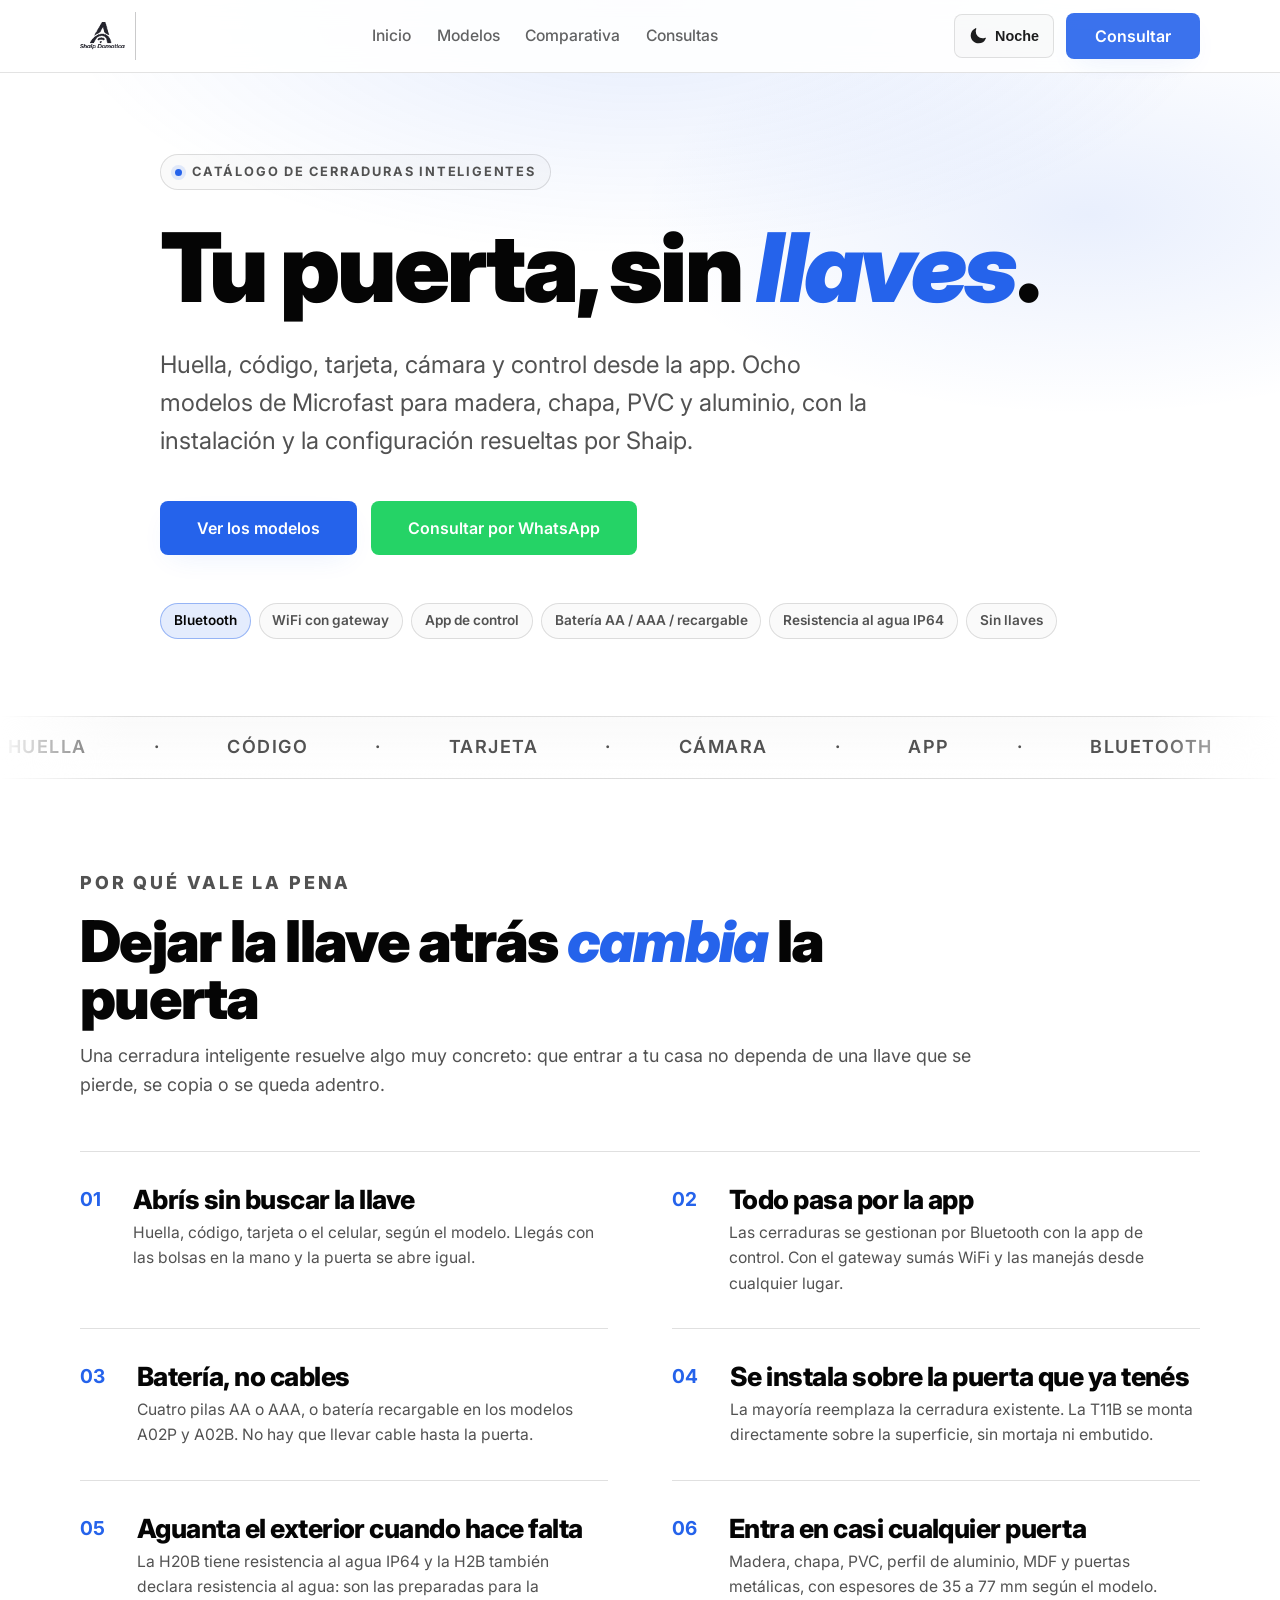
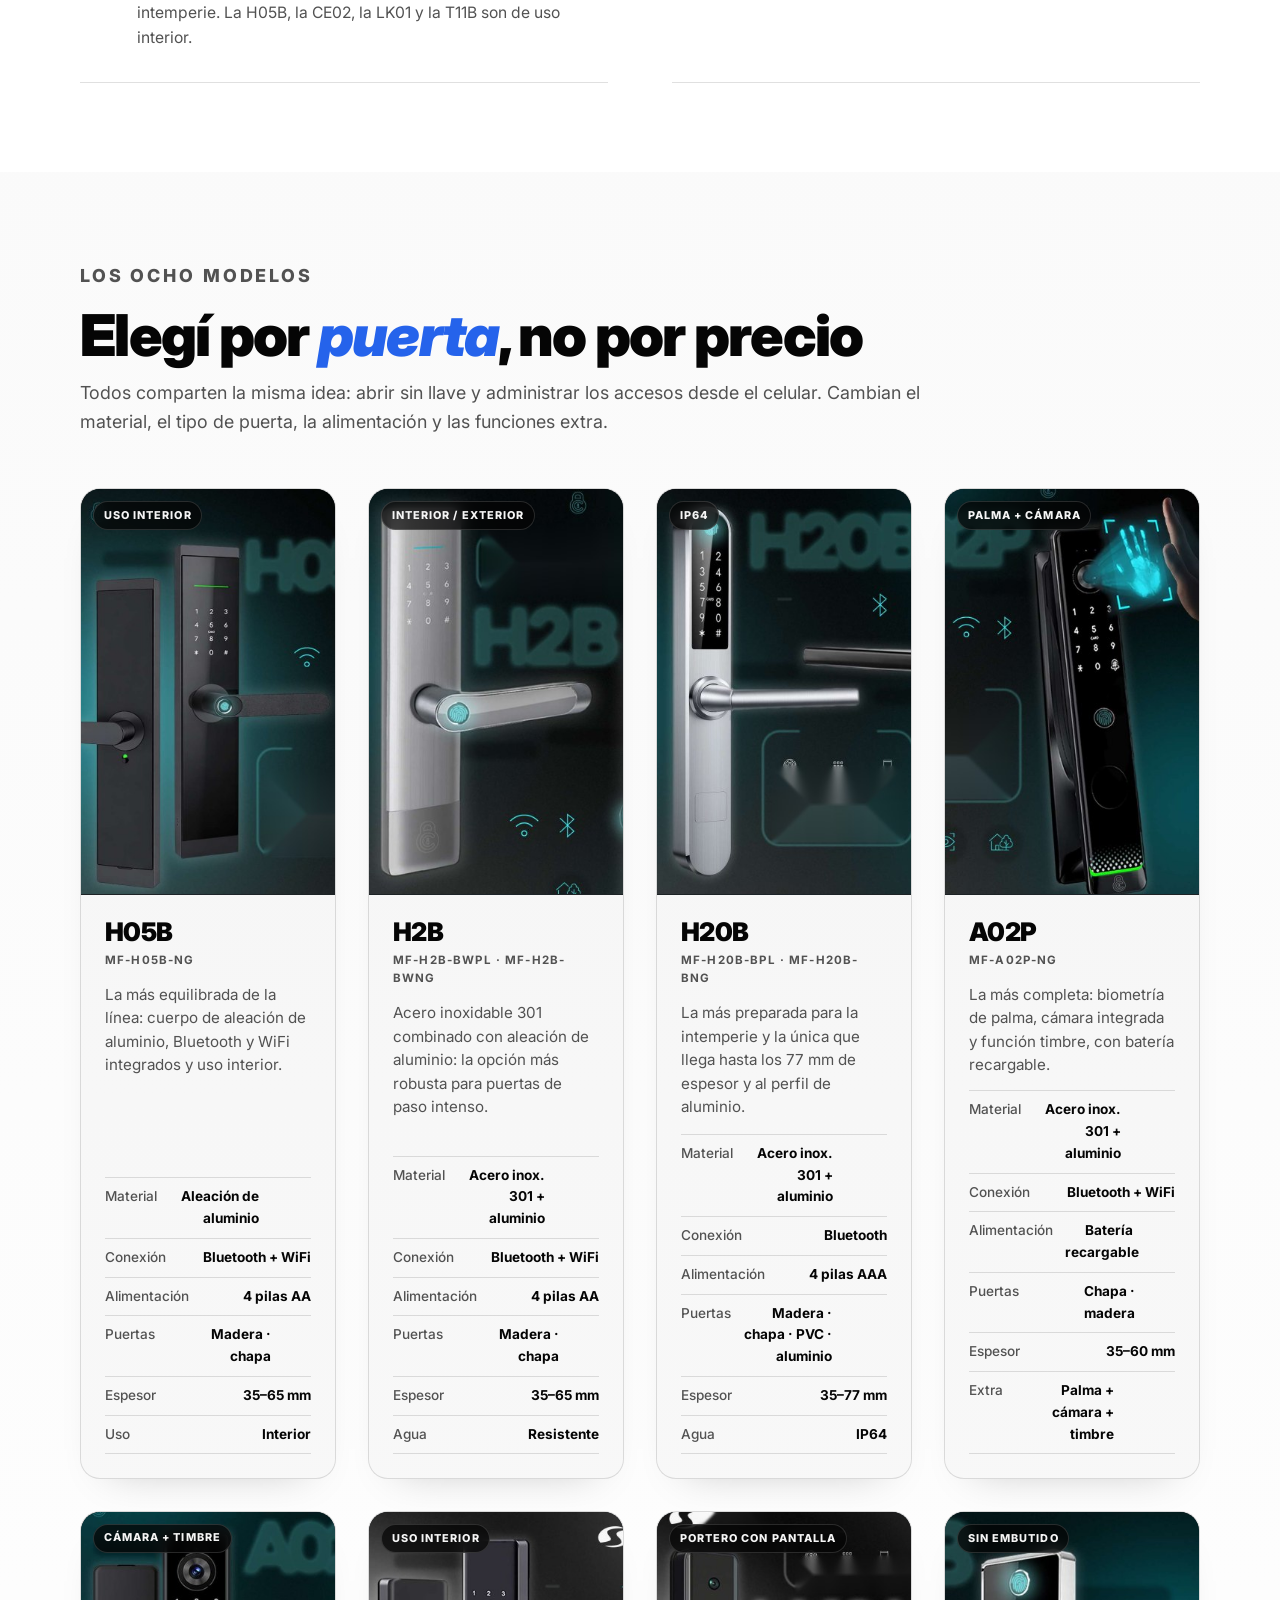
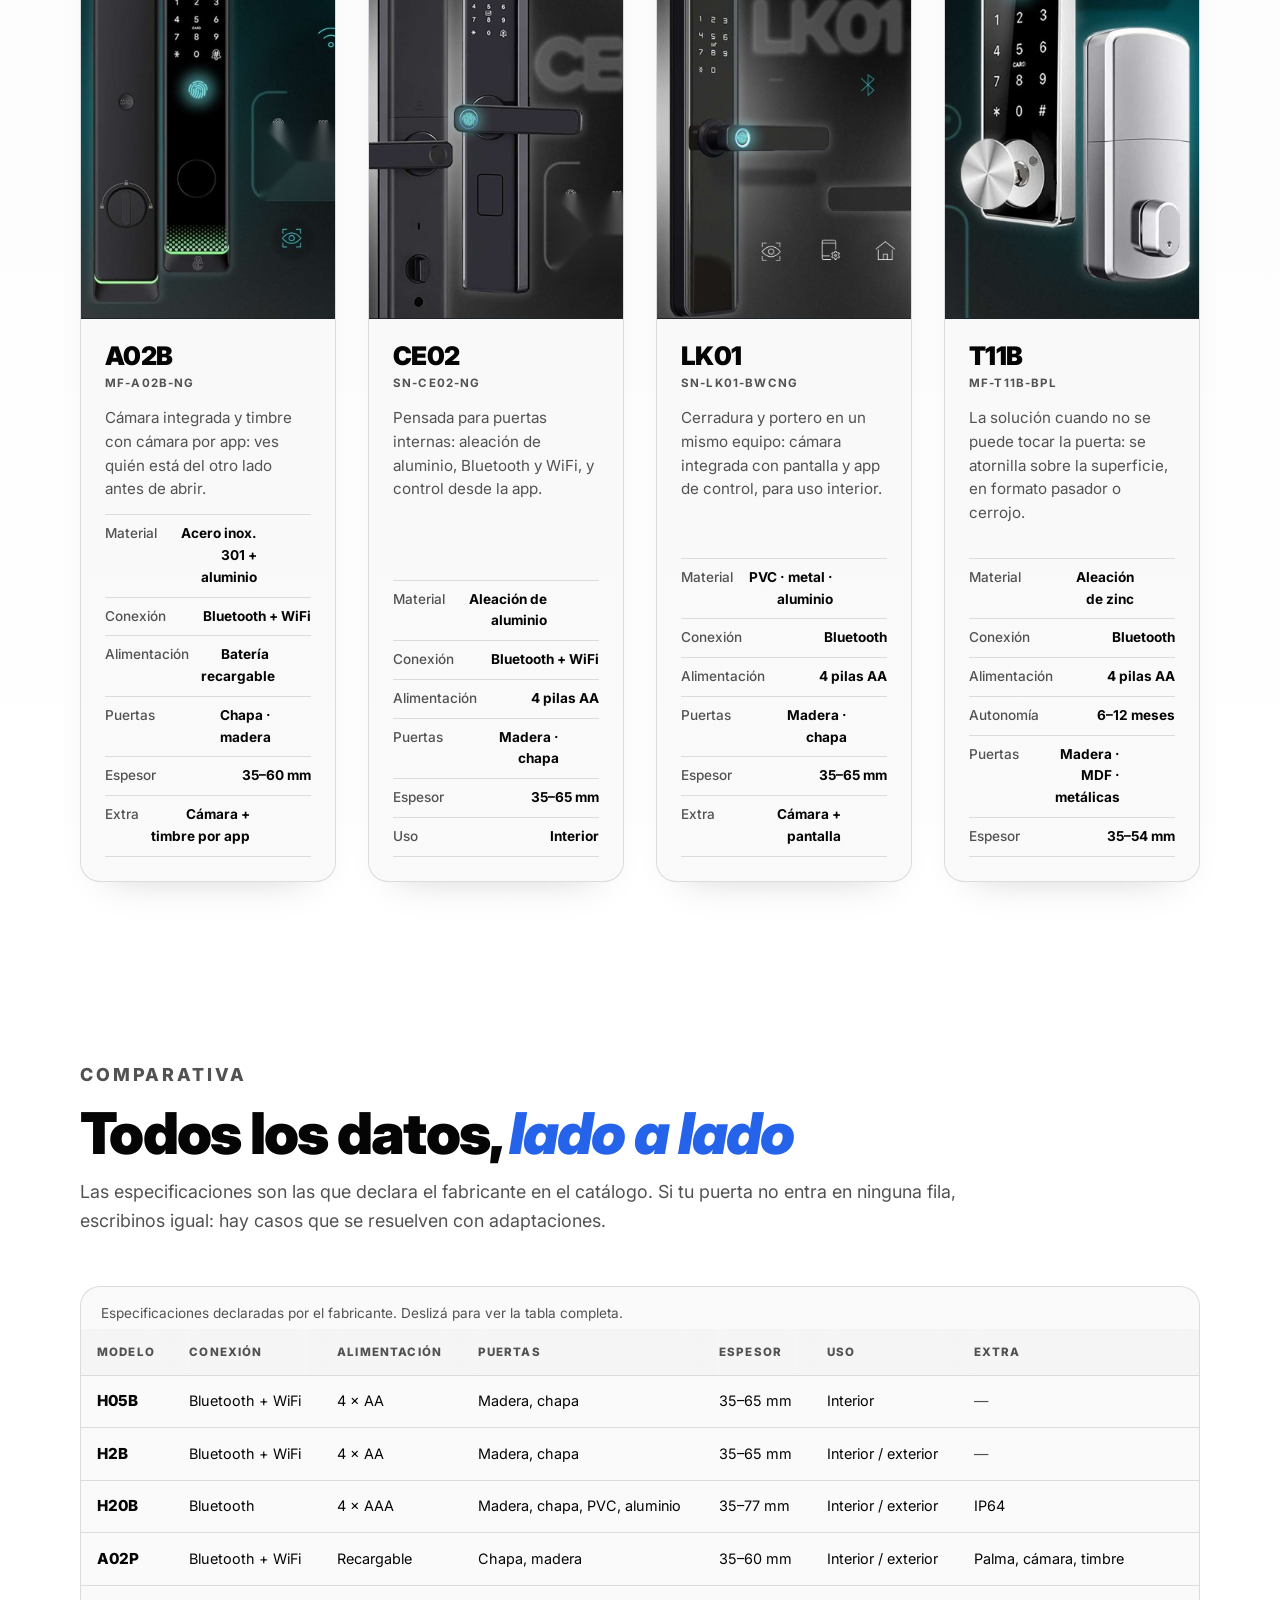
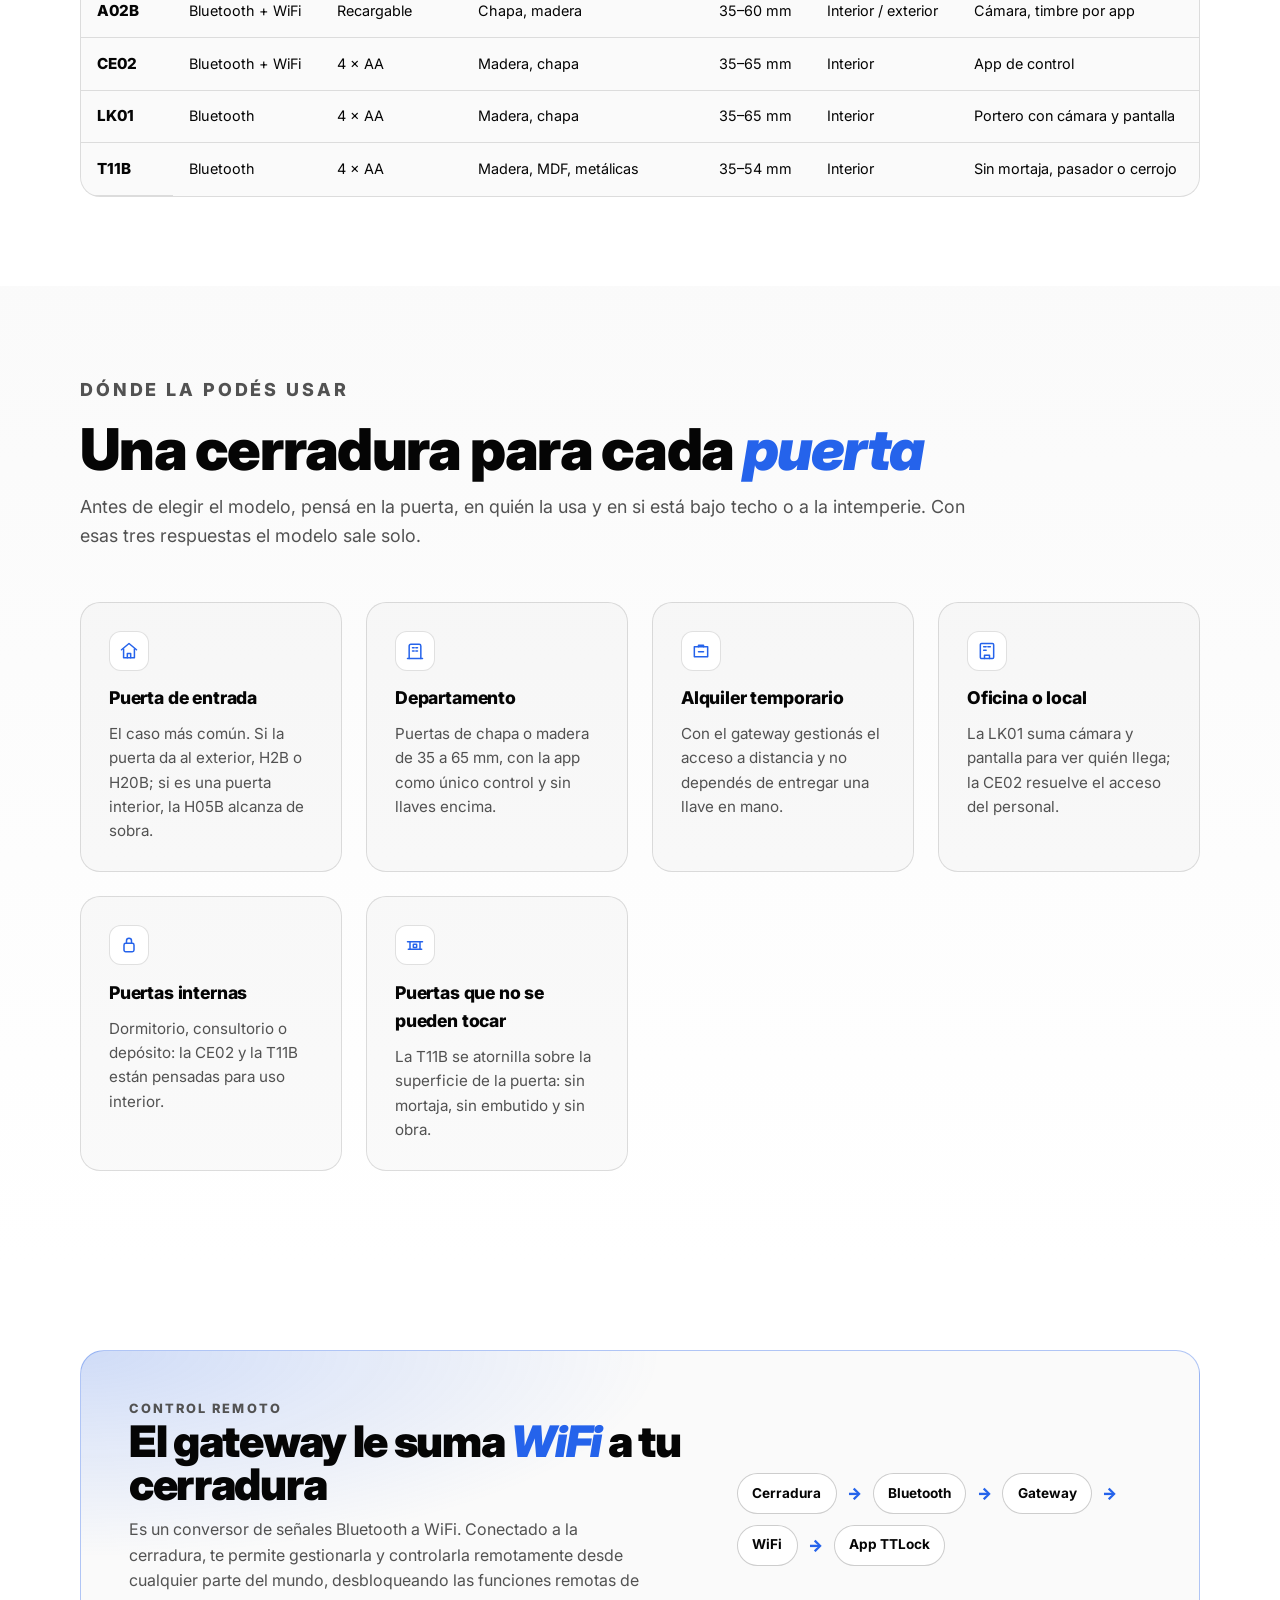
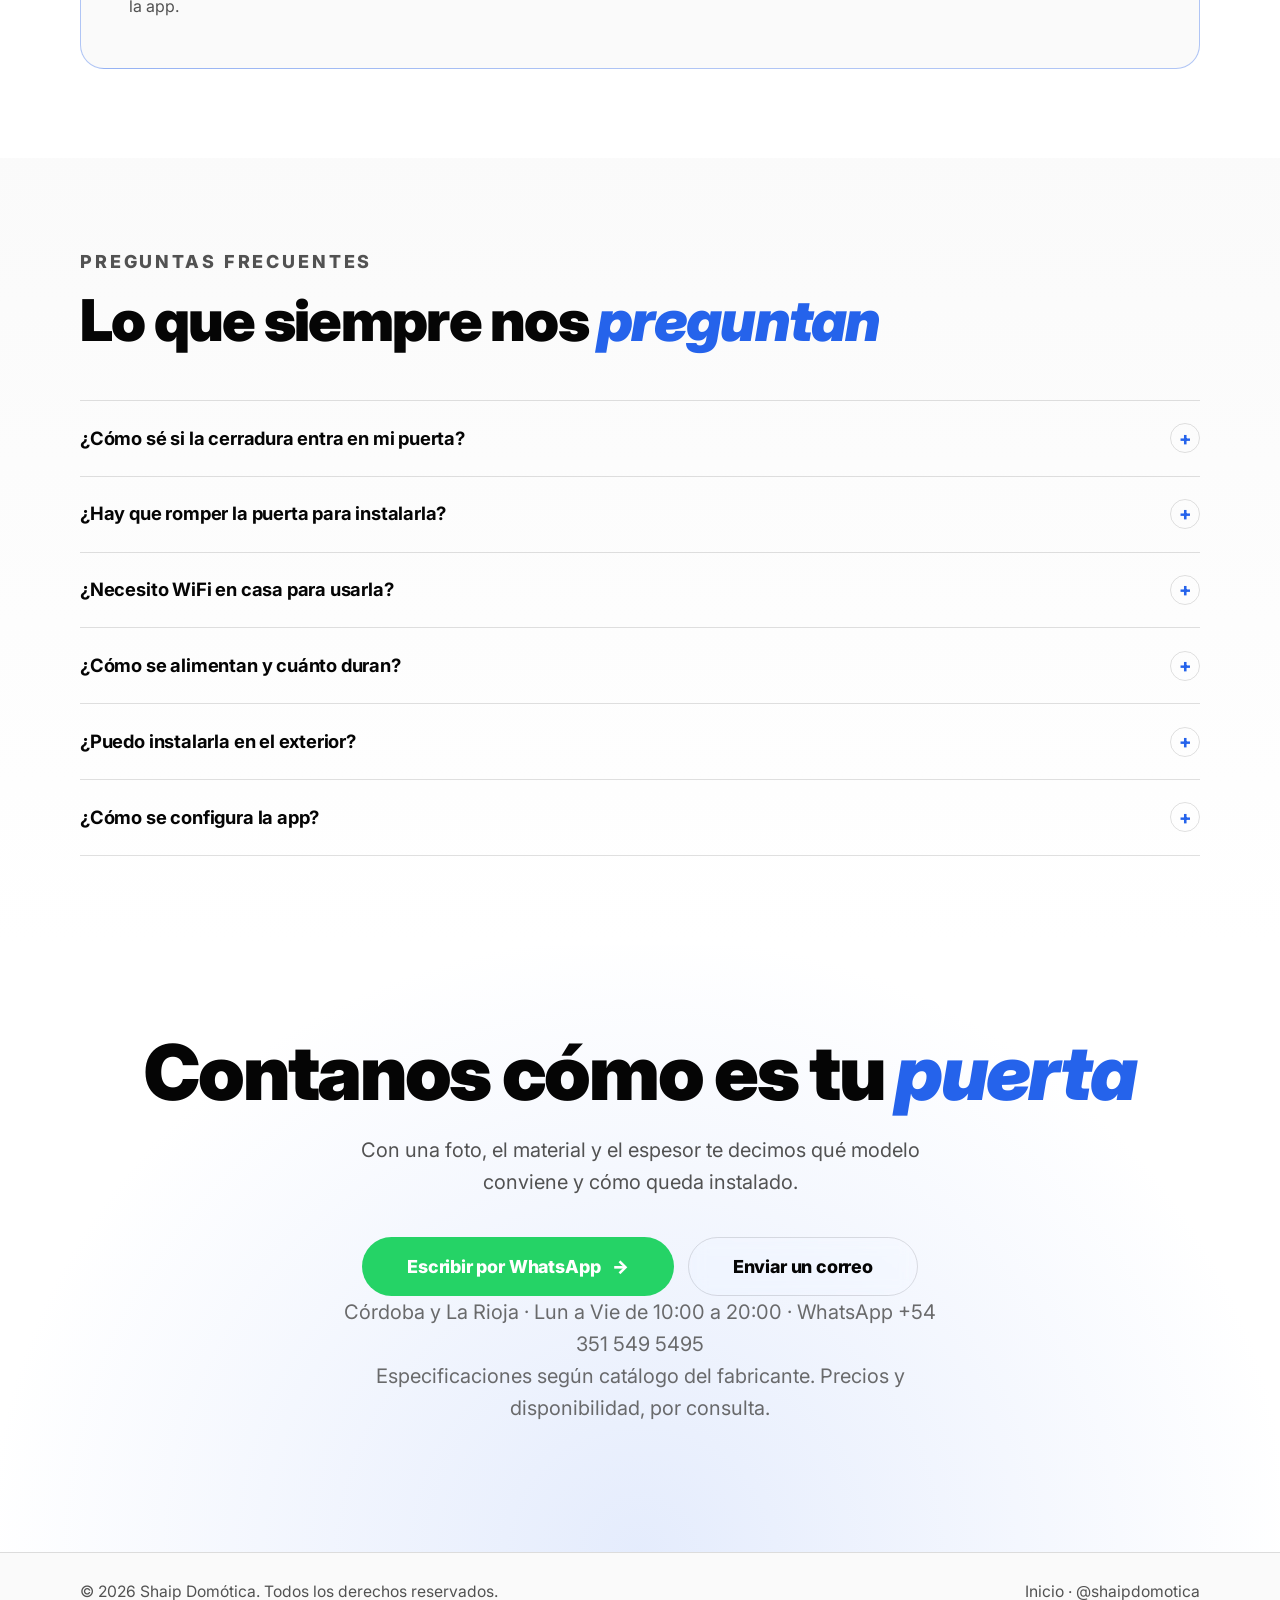
==== commit 5da89577: "Fix version movil" ====
--- a/catalogo/index.html
+++ b/catalogo/index.html
@@ -201,7 +201,7 @@
           <article class="model-card" id="h05b">
             <div class="model-media">
               <span class="model-tag">Uso interior</span>
-              <img src="img/h05b.webp" alt="Cerradura inteligente H05B de Microfast en aleación de aluminio, vista vertical" width="340" height="544" loading="lazy" decoding="async">
+              <img src="img/h05b.jpg" alt="Cerradura inteligente H05B de Microfast en aleación de aluminio, vista vertical" width="340" height="544" loading="lazy" decoding="async">
             </div>
             <div class="model-body">
               <div>
@@ -223,7 +223,7 @@
           <article class="model-card" id="h2b">
             <div class="model-media">
               <span class="model-tag">Interior / exterior</span>
-              <img src="img/h2b.webp" alt="Cerradura inteligente H2B de Microfast en acero inoxidable y aluminio" width="340" height="544" loading="lazy" decoding="async">
+              <img src="img/h2b.jpg" alt="Cerradura inteligente H2B de Microfast en acero inoxidable y aluminio" width="340" height="544" loading="lazy" decoding="async">
             </div>
             <div class="model-body">
               <div>
@@ -245,7 +245,7 @@
           <article class="model-card" id="h20b">
             <div class="model-media">
               <span class="model-tag">IP64</span>
-              <img src="img/h20b.webp" alt="Cerradura inteligente H20B de Microfast con resistencia al agua IP64" width="340" height="544" loading="lazy" decoding="async">
+              <img src="img/h20b.jpg" alt="Cerradura inteligente H20B de Microfast con resistencia al agua IP64" width="340" height="544" loading="lazy" decoding="async">
             </div>
             <div class="model-body">
               <div>
@@ -267,7 +267,7 @@
           <article class="model-card" id="a02p">
             <div class="model-media">
               <span class="model-tag">Palma + cámara</span>
-              <img src="img/a02p.webp" alt="Cerradura inteligente A02P de Microfast con biometría de palma y cámara integrada" width="340" height="544" loading="lazy" decoding="async">
+              <img src="img/a02p.jpg" alt="Cerradura inteligente A02P de Microfast con biometría de palma y cámara integrada" width="340" height="544" loading="lazy" decoding="async">
             </div>
             <div class="model-body">
               <div>
@@ -289,7 +289,7 @@
           <article class="model-card" id="a02b">
             <div class="model-media">
               <span class="model-tag">Cámara + timbre</span>
-              <img src="img/a02b.webp" alt="Cerradura inteligente A02B de Microfast con cámara integrada y función timbre por app" width="340" height="544" loading="lazy" decoding="async">
+              <img src="img/a02b.jpg" alt="Cerradura inteligente A02B de Microfast con cámara integrada y función timbre por app" width="340" height="544" loading="lazy" decoding="async">
             </div>
             <div class="model-body">
               <div>
@@ -311,7 +311,7 @@
           <article class="model-card" id="ce02">
             <div class="model-media">
               <span class="model-tag">Uso interior</span>
-              <img src="img/ce02.webp" alt="Cerradura inteligente CE02 de Microfast en aleación de aluminio para uso interior" width="340" height="544" loading="lazy" decoding="async">
+              <img src="img/ce02.jpg" alt="Cerradura inteligente CE02 de Microfast en aleación de aluminio para uso interior" width="340" height="544" loading="lazy" decoding="async">
             </div>
             <div class="model-body">
               <div>
@@ -333,7 +333,7 @@
           <article class="model-card" id="lk01">
             <div class="model-media">
               <span class="model-tag">Portero con pantalla</span>
-              <img src="img/lk01.webp" alt="Portero inteligente LK01 de Microfast con cámara integrada y pantalla" width="340" height="544" loading="lazy" decoding="async">
+              <img src="img/lk01.jpg" alt="Portero inteligente LK01 de Microfast con cámara integrada y pantalla" width="340" height="544" loading="lazy" decoding="async">
             </div>
             <div class="model-body">
               <div>
@@ -355,7 +355,7 @@
           <article class="model-card" id="t11b">
             <div class="model-media">
               <span class="model-tag">Sin embutido</span>
-              <img src="img/t11b.webp" alt="Cerradura inteligente T11B de Microfast en aleación de zinc, instalación sobre superficie" width="340" height="544" loading="lazy" decoding="async">
+              <img src="img/t11b.jpg" alt="Cerradura inteligente T11B de Microfast en aleación de zinc, instalación sobre superficie" width="340" height="544" loading="lazy" decoding="async">
             </div>
             <div class="model-body">
               <div>
--- a/catalogo/catalogo.css
+++ b/catalogo/catalogo.css
@@ -233,6 +233,20 @@
 
 .model-card:hover .model-media img {
   transform: scale(1.03);
+}
+
+/* Fallback para navegadores sin aspect-ratio (iOS < 15, Android viejo):
+   el alto se calcula con padding y la imagen se posiciona encima. */
+@supports not (aspect-ratio: 5 / 8) {
+  .model-media {
+    height: 0;
+    padding-top: 160%;
+  }
+  .model-media img {
+    position: absolute;
+    top: 0;
+    left: 0;
+  }
 }
 
 .model-tag {
